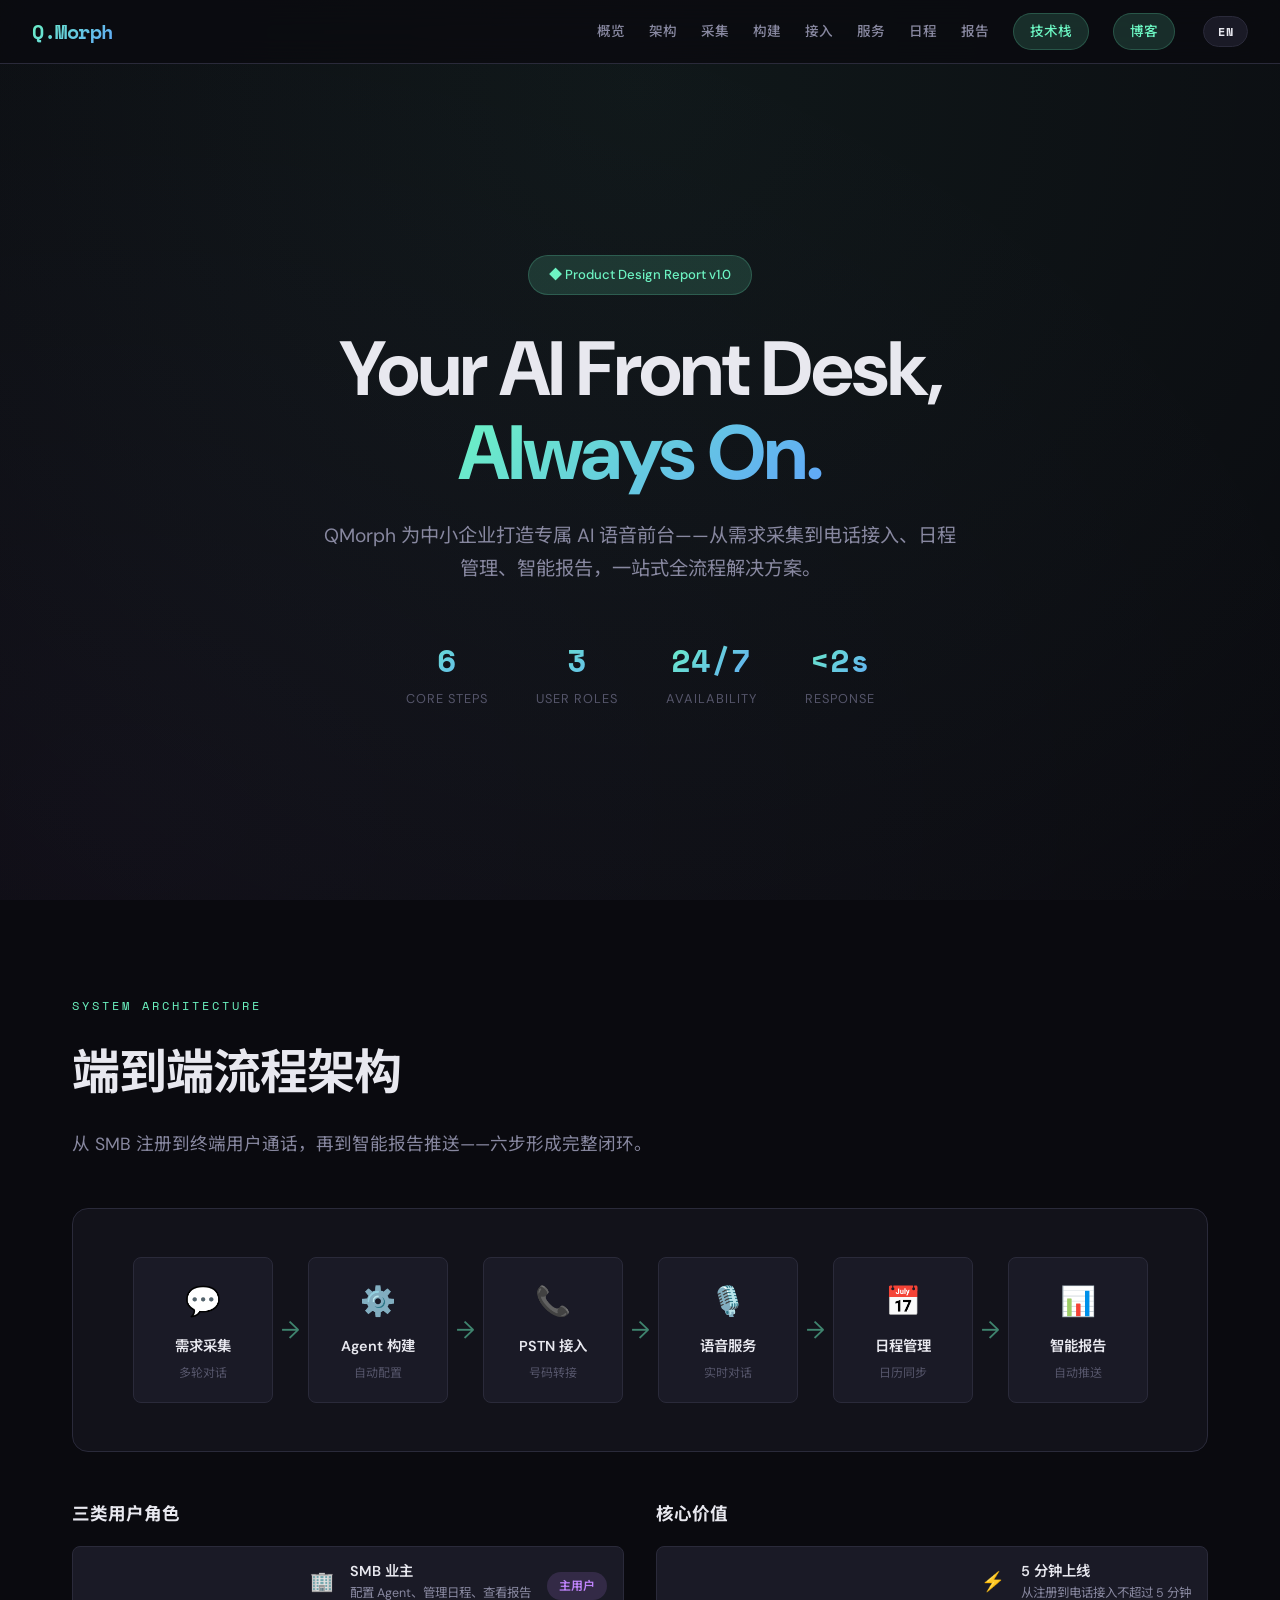
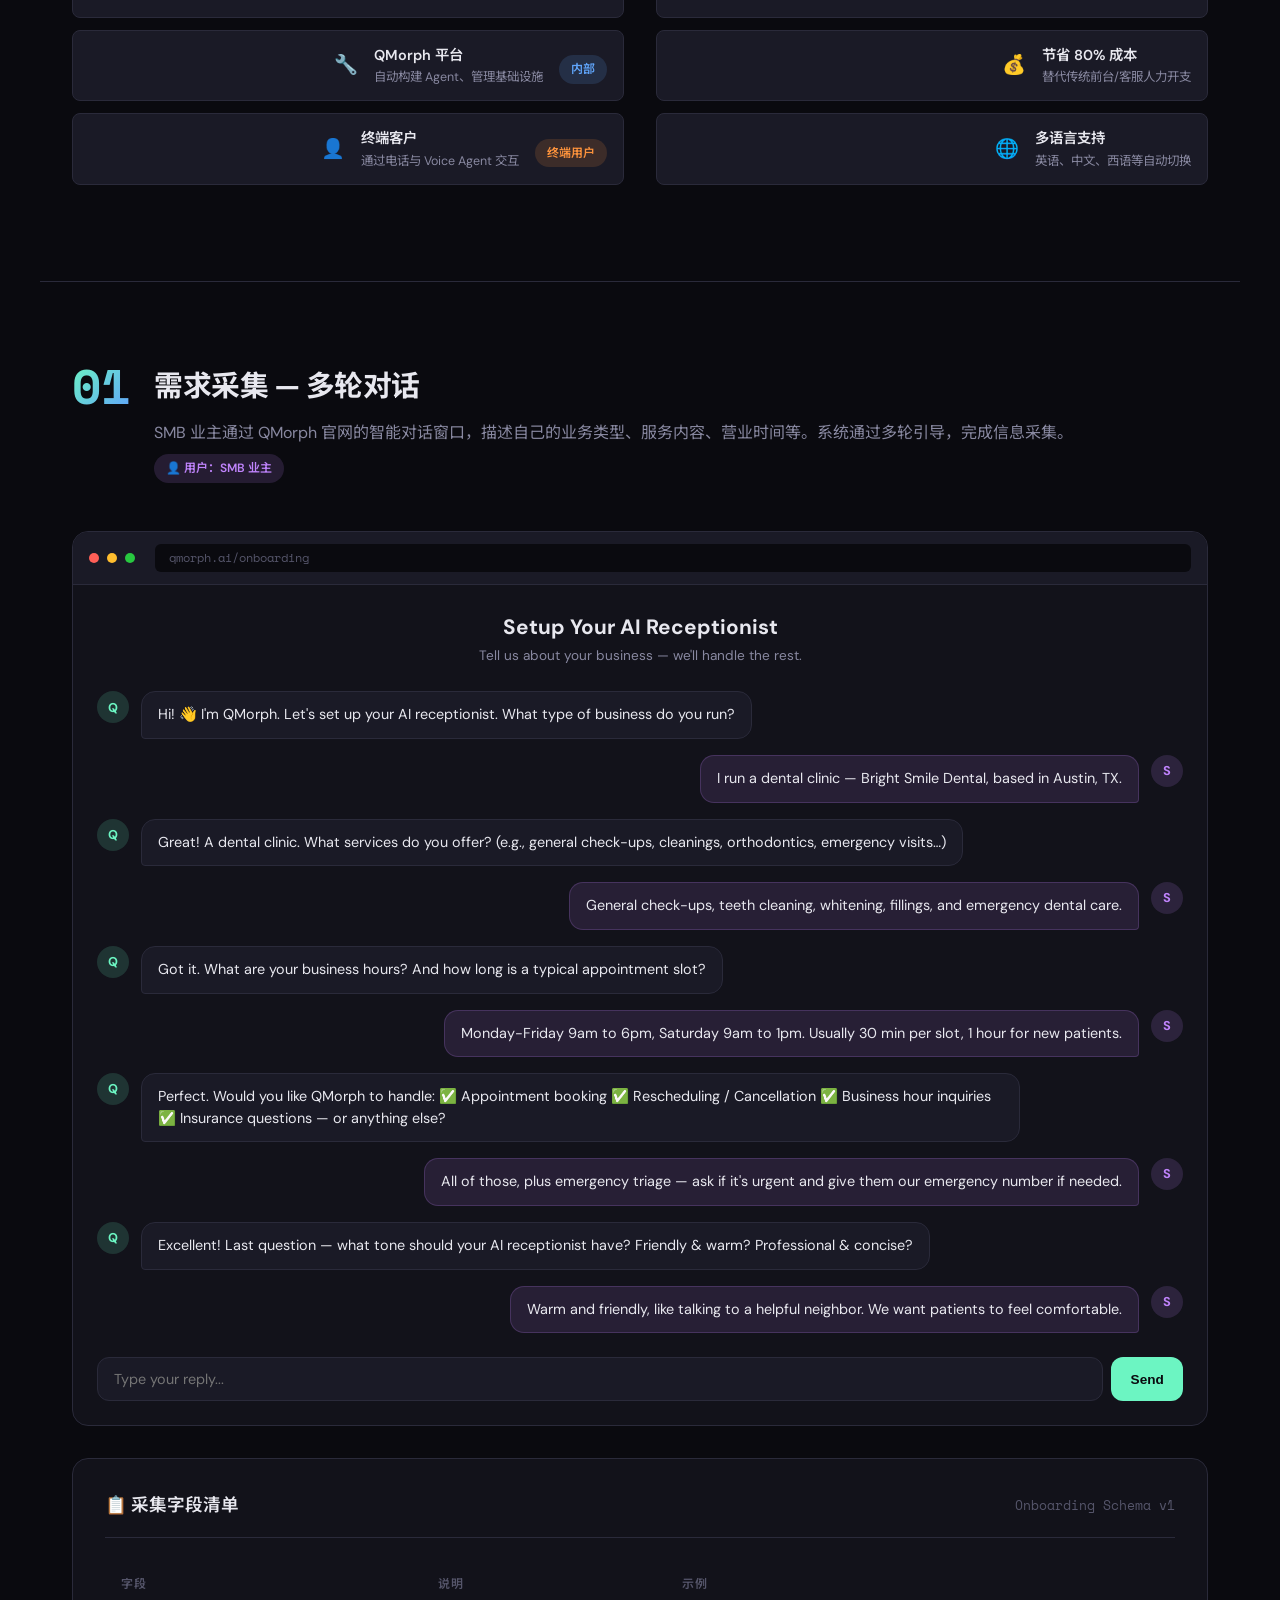
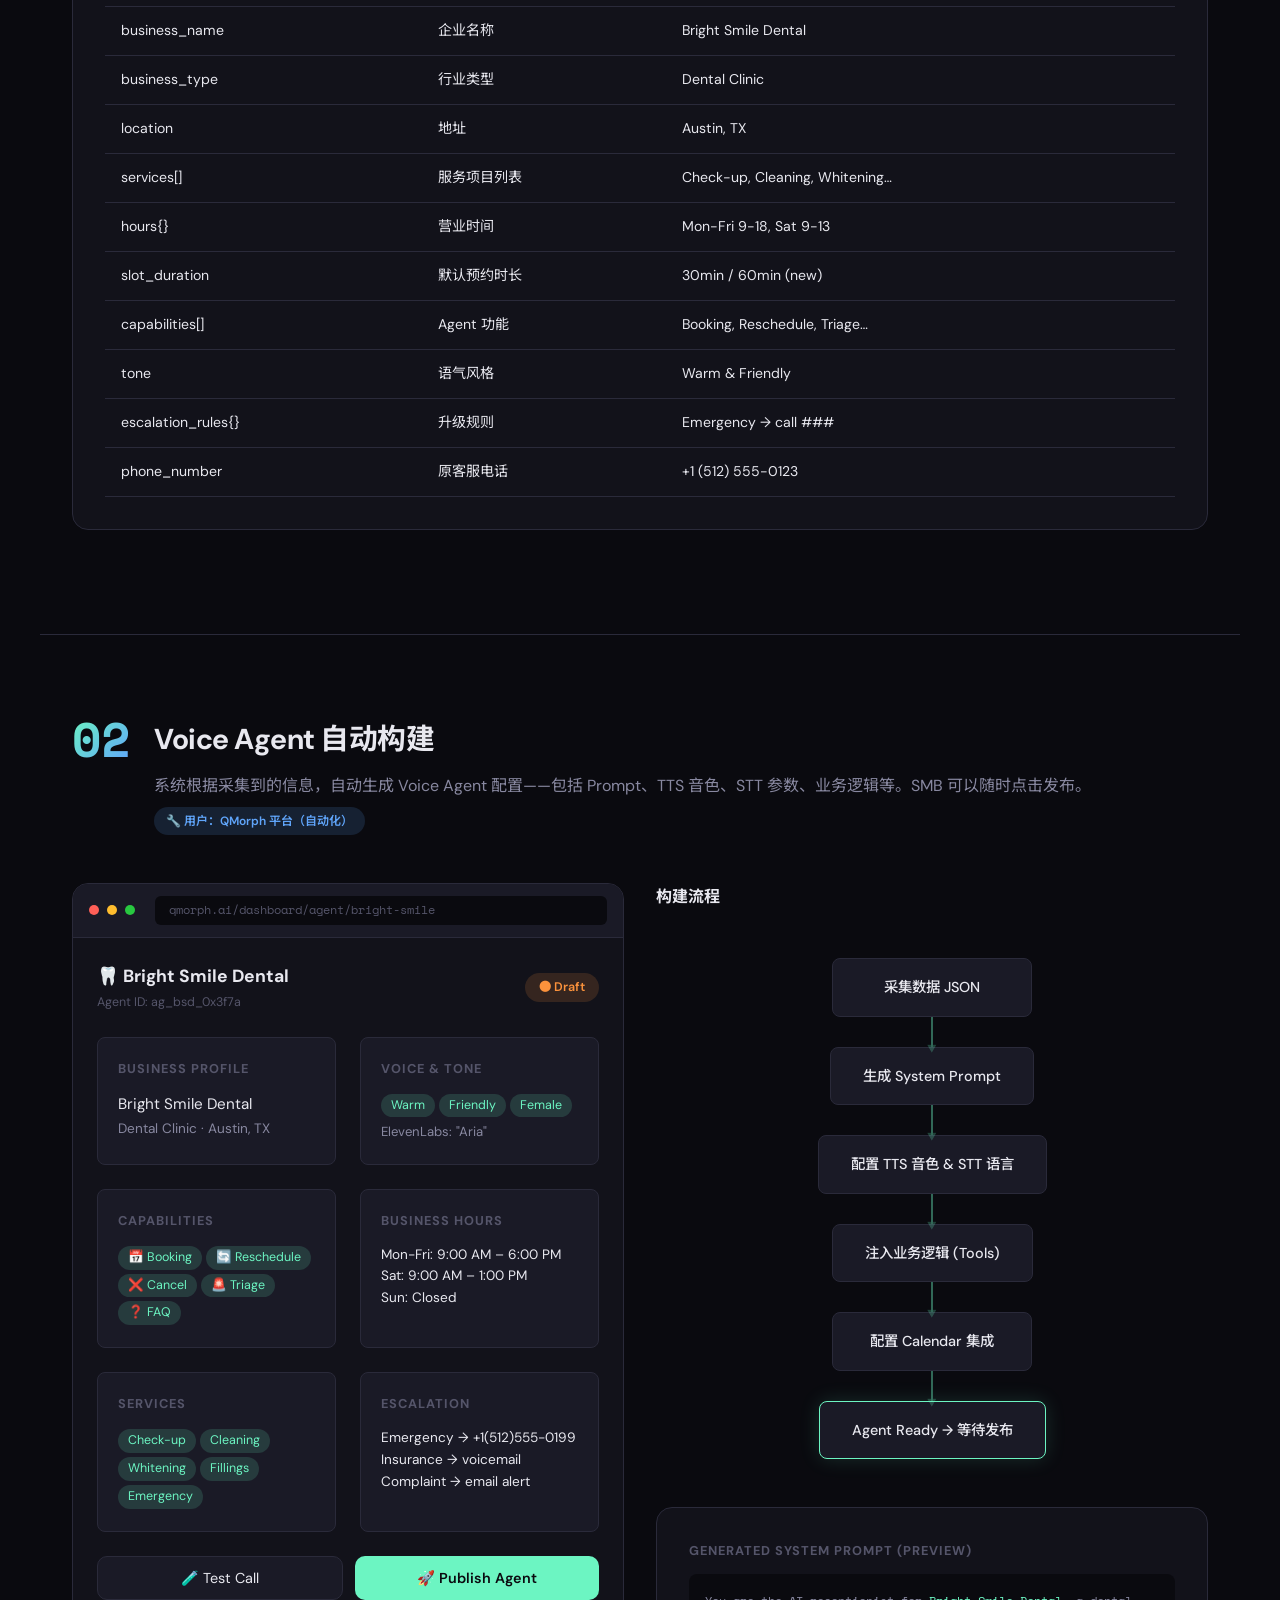
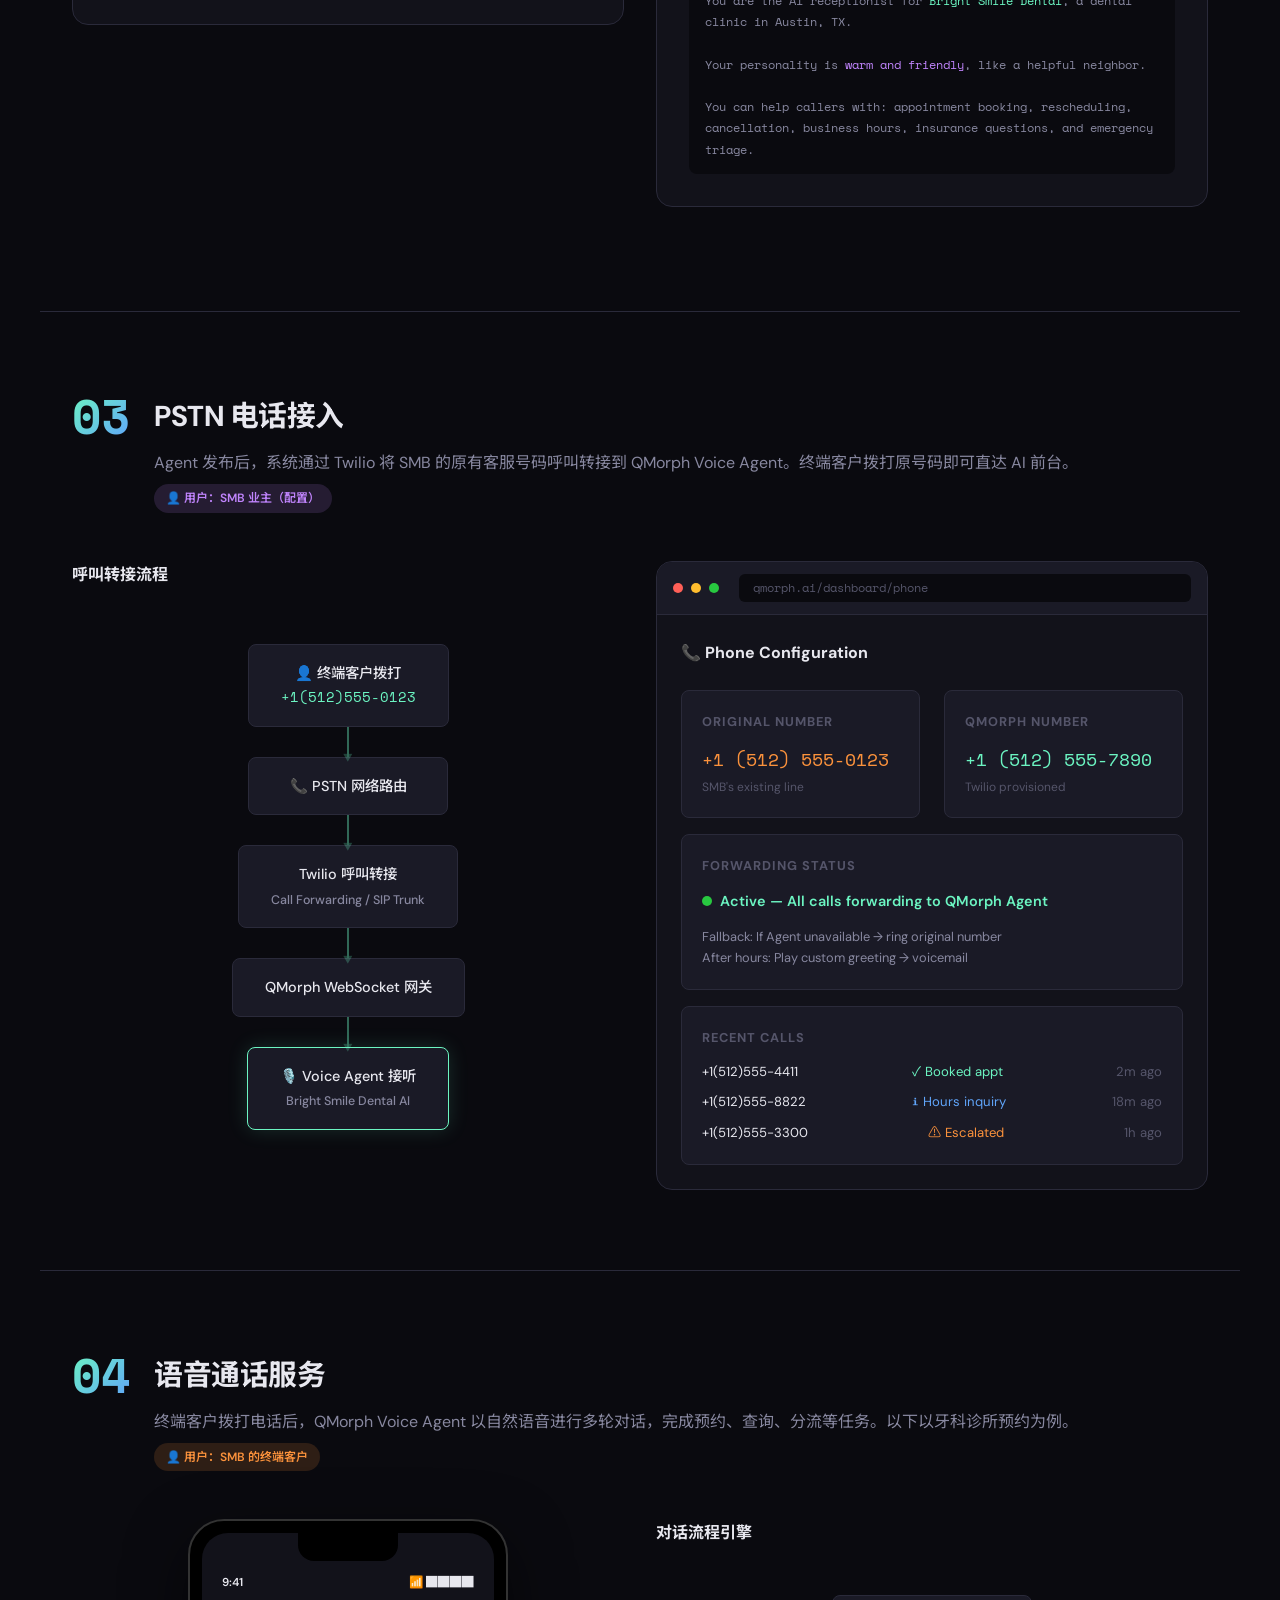
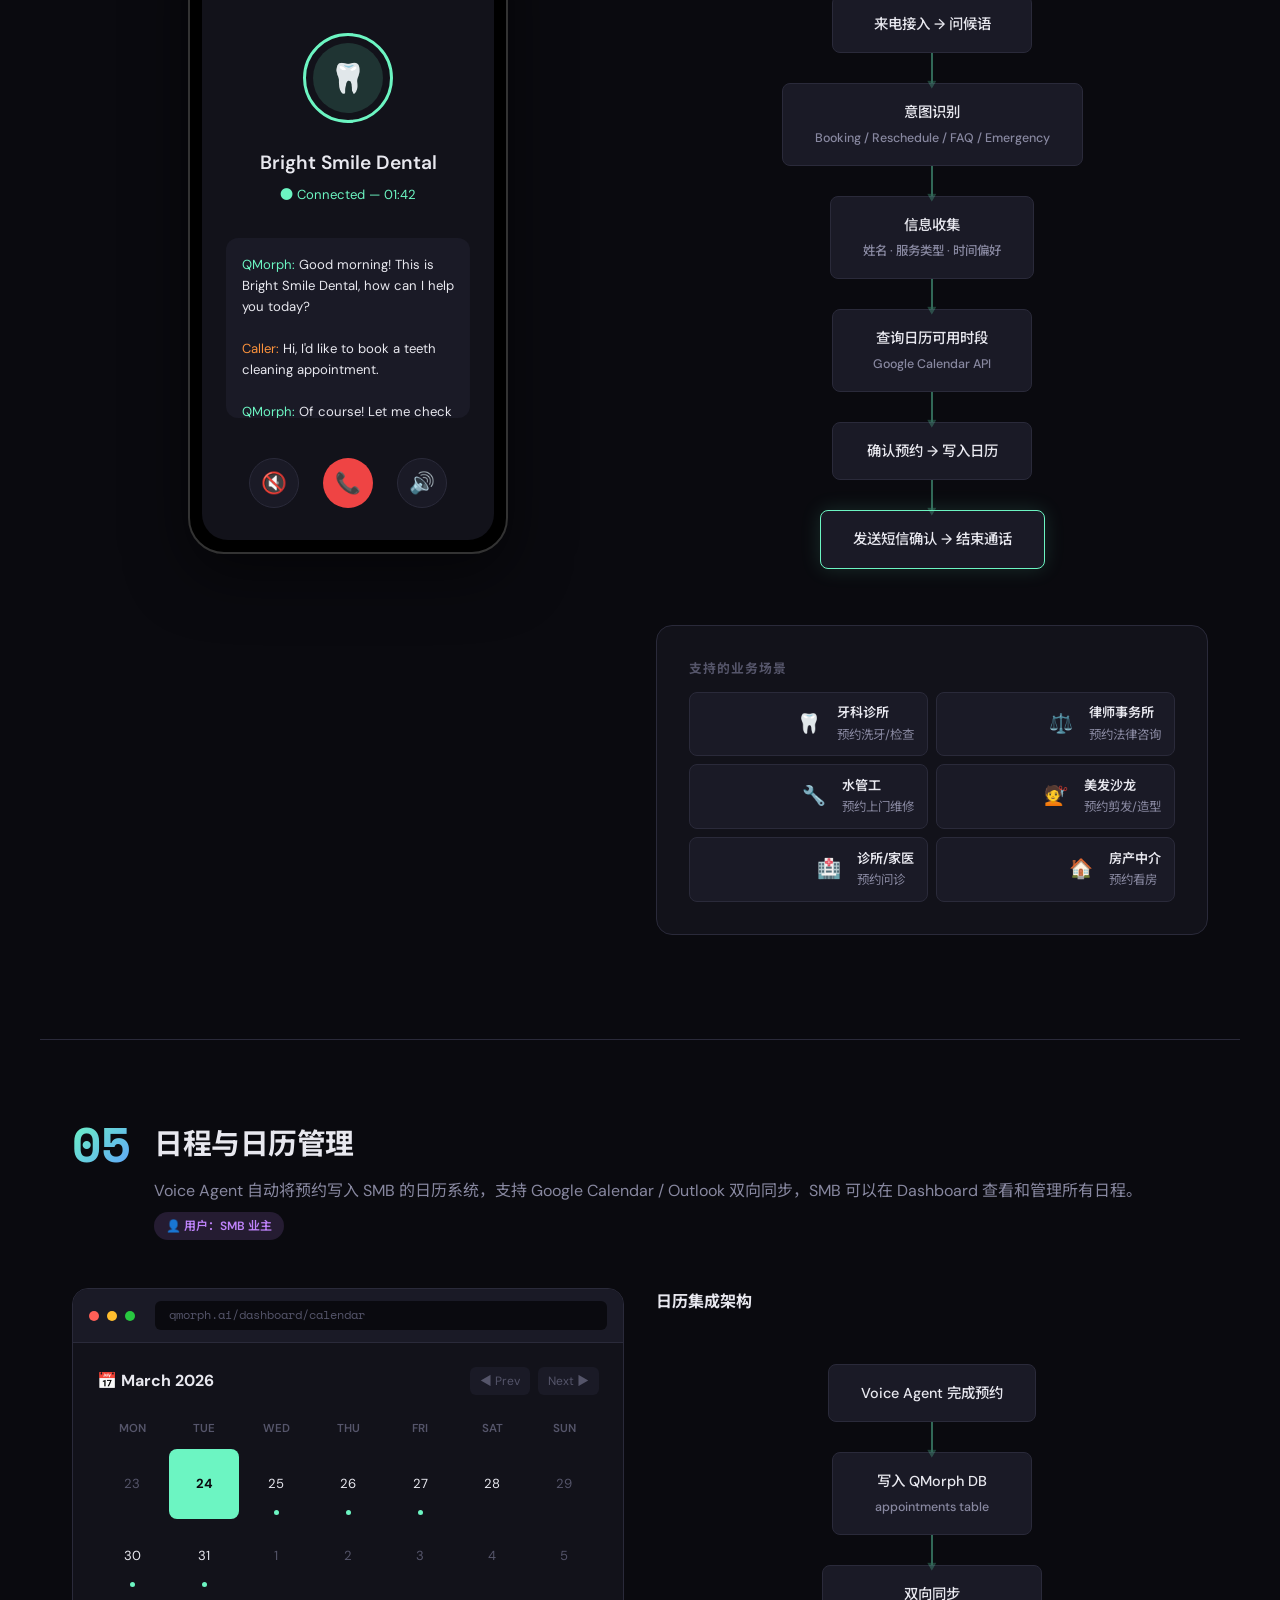
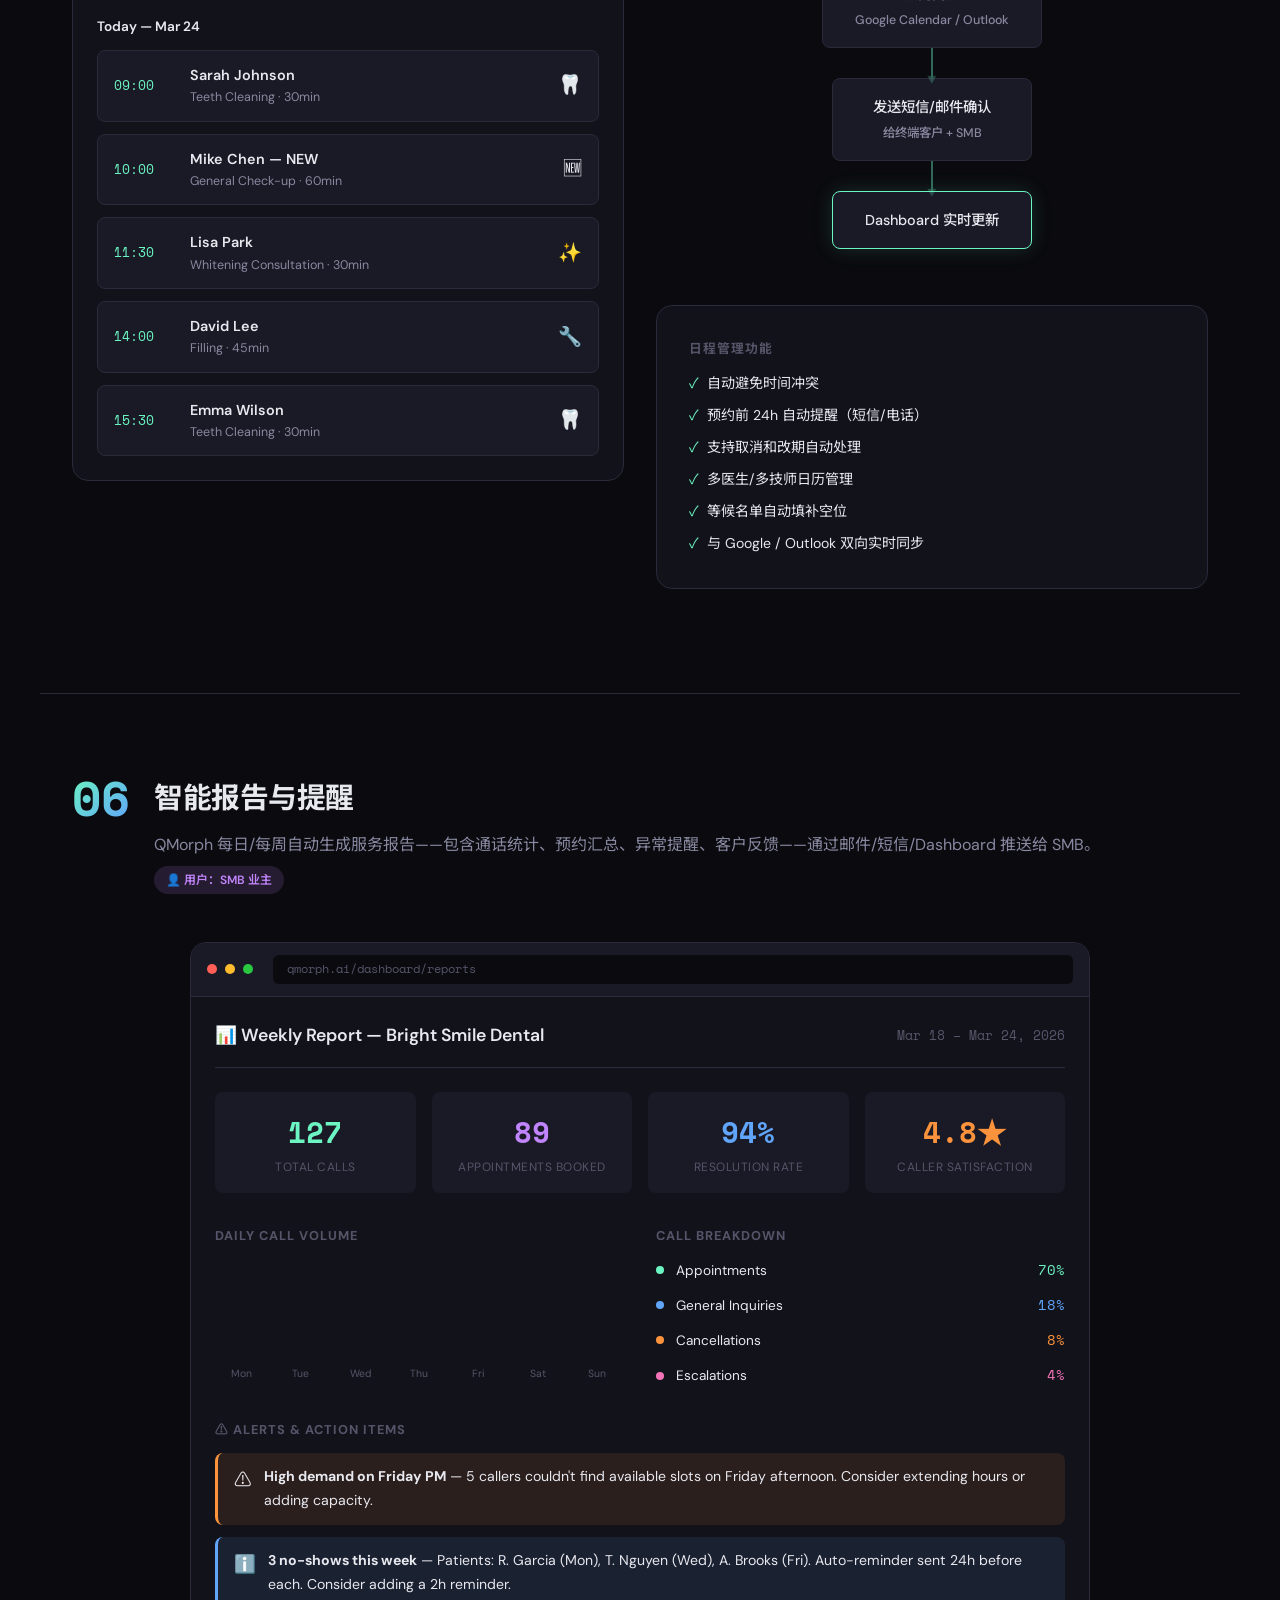
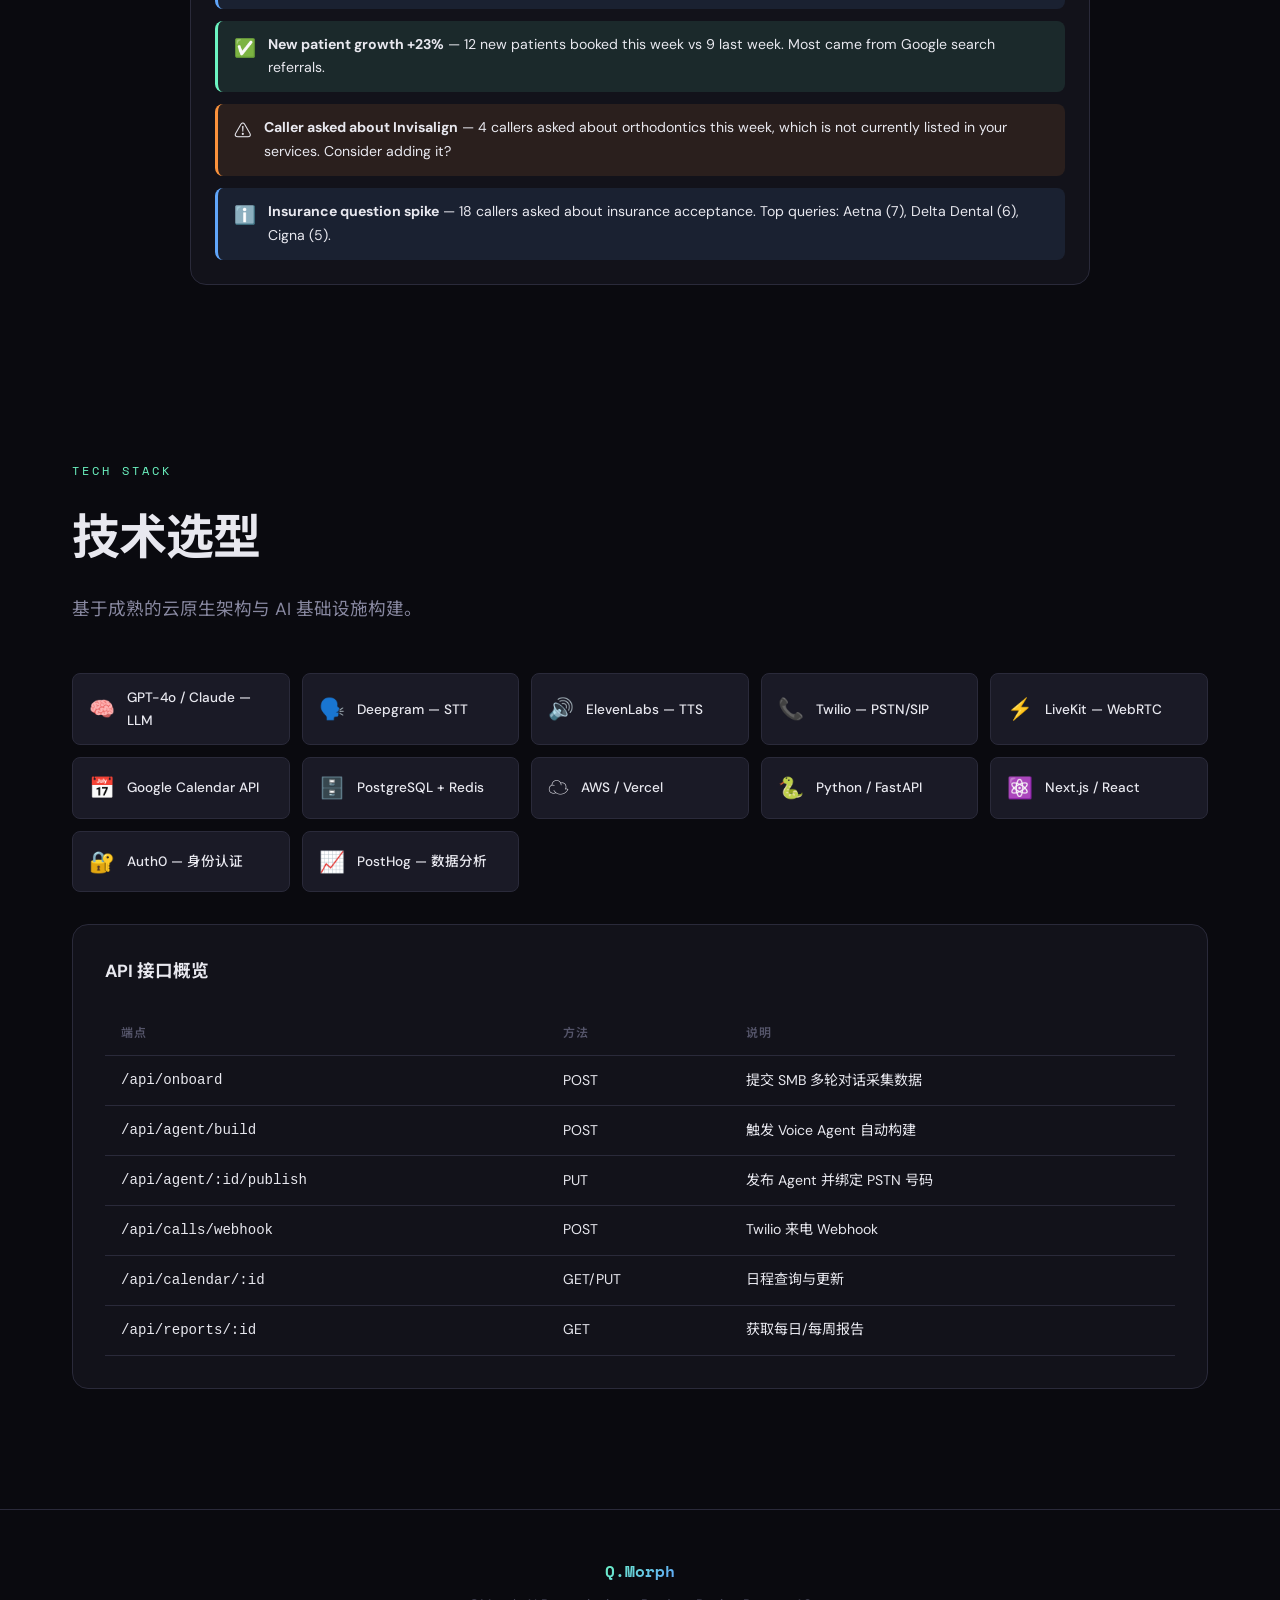
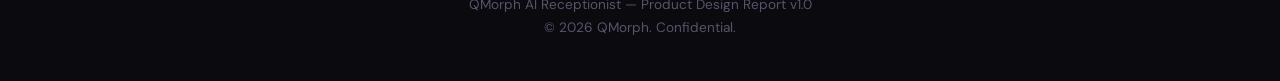
==== index.html @ 9fd6aece "Create QMorph site and blog release Capture the current QMorph product site, documentation, and prec" ====
<!DOCTYPE html>
<html lang="zh-CN">
<head>
  <meta charset="UTF-8">
  <meta name="viewport" content="width=device-width, initial-scale=1.0">
  <title>QMorph — AI Receptionist for SMBs | Product Design</title>
  <link rel="stylesheet" href="styles.css">
</head>
<body>

<nav>
  <div class="logo">Q.Morph</div>
  <div class="nav-links">
    <a href="#overview" data-i18n="nav_overview">概览</a>
    <a href="#architecture" data-i18n="nav_arch">架构</a>
    <a href="#step1" data-i18n="nav_collect">采集</a>
    <a href="#step2" data-i18n="nav_build">构建</a>
    <a href="#step3" data-i18n="nav_connect">接入</a>
    <a href="#step4" data-i18n="nav_serve">服务</a>
    <a href="#step5" data-i18n="nav_cal">日程</a>
    <a href="#step6" data-i18n="nav_report">报告</a>
    <a href="#tech" class="nav-pill" data-i18n="nav_tech">技术栈</a>
    <a href="blogs.html" class="nav-pill" data-i18n="nav_blog">博客</a>
    <button id="lang-toggle" class="lang-btn" onclick="toggleLang()">EN</button>
  </div>
</nav>

<!-- HERO -->
<div class="hero" id="overview">
  <div class="hero-badge">◆ Product Design Report v1.0</div>
  <h1 data-i18n-html="hero_title">Your AI Front Desk,<br><span>Always On.</span></h1>
  <p data-i18n="hero_desc">QMorph 为中小企业打造专属 AI 语音前台——从需求采集到电话接入、日程管理、智能报告，一站式全流程解决方案。</p>
  <div class="hero-stats">
    <div class="stat"><div class="stat-val">6</div><div class="stat-label" data-i18n="stat_steps">Core Steps</div></div>
    <div class="stat"><div class="stat-val">3</div><div class="stat-label" data-i18n="stat_roles">User Roles</div></div>
    <div class="stat"><div class="stat-val">24/7</div><div class="stat-label" data-i18n="stat_avail">Availability</div></div>
    <div class="stat"><div class="stat-val">&lt;2s</div><div class="stat-label" data-i18n="stat_resp">Response</div></div>
  </div>
</div>

<!-- ARCHITECTURE -->
<section id="architecture">
  <div class="section-label">System Architecture</div>
  <div class="section-title" data-i18n="arch_title">端到端流程架构</div>
  <div class="section-desc" data-i18n="arch_desc">从 SMB 注册到终端用户通话，再到智能报告推送——六步形成完整闭环。</div>
  <div class="arch-diagram">
    <div class="arch-flow">
      <div class="arch-node"><div class="node-icon">💬</div><div class="node-title" data-i18n="arch_n1">需求采集</div><div class="node-sub" data-i18n="arch_n1s">多轮对话</div></div>
      <div class="arch-arrow">→</div>
      <div class="arch-node"><div class="node-icon">⚙️</div><div class="node-title" data-i18n="arch_n2">Agent 构建</div><div class="node-sub" data-i18n="arch_n2s">自动配置</div></div>
      <div class="arch-arrow">→</div>
      <div class="arch-node"><div class="node-icon">📞</div><div class="node-title" data-i18n="arch_n3">PSTN 接入</div><div class="node-sub" data-i18n="arch_n3s">号码转接</div></div>
      <div class="arch-arrow">→</div>
      <div class="arch-node"><div class="node-icon">🎙️</div><div class="node-title" data-i18n="arch_n4">语音服务</div><div class="node-sub" data-i18n="arch_n4s">实时对话</div></div>
      <div class="arch-arrow">→</div>
      <div class="arch-node"><div class="node-icon">📅</div><div class="node-title" data-i18n="arch_n5">日程管理</div><div class="node-sub" data-i18n="arch_n5s">日历同步</div></div>
      <div class="arch-arrow">→</div>
      <div class="arch-node"><div class="node-icon">📊</div><div class="node-title" data-i18n="arch_n6">智能报告</div><div class="node-sub" data-i18n="arch_n6s">自动推送</div></div>
    </div>
  </div>

  <div class="two-col" style="margin-top:2rem;">
    <div>
      <h3 style="font-size:1.1rem;margin-bottom:1rem;" data-i18n="arch_roles_title">三类用户角色</h3>
      <div style="display:flex;flex-direction:column;gap:0.75rem;">
        <div class="agenda-item"><div class="agenda-type">🏢</div><div class="agenda-info"><h5 data-i18n="role_sme">SMB 业主</h5><p data-i18n="role_sme_d">配置 Agent、管理日程、查看报告</p></div><span class="user-badge user-sme" data-i18n="role_sme_badge">主用户</span></div>
        <div class="agenda-item"><div class="agenda-type">🔧</div><div class="agenda-info"><h5 data-i18n="role_platform">QMorph 平台</h5><p data-i18n="role_platform_d">自动构建 Agent、管理基础设施</p></div><span class="user-badge user-internal" data-i18n="role_platform_badge">内部</span></div>
        <div class="agenda-item"><div class="agenda-type">👤</div><div class="agenda-info"><h5 data-i18n="role_end">终端客户</h5><p data-i18n="role_end_d">通过电话与 Voice Agent 交互</p></div><span class="user-badge user-end" data-i18n="role_end_badge">终端用户</span></div>
      </div>
    </div>
    <div>
      <h3 style="font-size:1.1rem;margin-bottom:1rem;" data-i18n="arch_value_title">核心价值</h3>
      <div style="display:flex;flex-direction:column;gap:0.75rem;">
        <div class="agenda-item"><div class="agenda-type">⚡</div><div class="agenda-info"><h5 data-i18n="val_5min">5 分钟上线</h5><p data-i18n="val_5min_d">从注册到电话接入不超过 5 分钟</p></div></div>
        <div class="agenda-item"><div class="agenda-type">💰</div><div class="agenda-info"><h5 data-i18n="val_cost">节省 80% 成本</h5><p data-i18n="val_cost_d">替代传统前台/客服人力开支</p></div></div>
        <div class="agenda-item"><div class="agenda-type">🌐</div><div class="agenda-info"><h5 data-i18n="val_lang">多语言支持</h5><p data-i18n="val_lang_d">英语、中文、西语等自动切换</p></div></div>
      </div>
    </div>
  </div>
</section>

<!-- PLACEHOLDER FOR STEPS -->
<!-- STEP 1 -->
<div class="step-section" id="step1">
  <div class="step-header">
    <div class="step-num">01</div>
    <div>
      <h2 data-i18n="s1_title">需求采集 — 多轮对话</h2>
      <p data-i18n="s1_desc">SMB 业主通过 QMorph 官网的智能对话窗口，描述自己的业务类型、服务内容、营业时间等。系统通过多轮引导，完成信息采集。</p>
      <div class="user-badge user-sme" data-i18n="s1_user">👤 用户：SMB 业主</div>
    </div>
  </div>

  <div class="mock-ui">
    <div class="mock-titlebar">
      <div class="mock-dot"></div><div class="mock-dot"></div><div class="mock-dot"></div>
      <div class="mock-url">qmorph.ai/onboarding</div>
    </div>
    <div class="mock-body">
      <div style="text-align:center;margin-bottom:1.5rem;">
        <div style="font-size:1.3rem;font-weight:700;">Setup Your AI Receptionist</div>
        <div style="font-size:0.85rem;color:var(--text-dim);">Tell us about your business — we'll handle the rest.</div>
      </div>
      <div class="chat-container">
        <div class="chat-messages">
          <div class="chat-msg bot"><div class="chat-avatar">Q</div><div class="chat-bubble">Hi! 👋 I'm QMorph. Let's set up your AI receptionist. What type of business do you run?</div></div>
          <div class="chat-msg user"><div class="chat-avatar">S</div><div class="chat-bubble">I run a dental clinic — Bright Smile Dental, based in Austin, TX.</div></div>
          <div class="chat-msg bot"><div class="chat-avatar">Q</div><div class="chat-bubble">Great! A dental clinic. What services do you offer? (e.g., general check-ups, cleanings, orthodontics, emergency visits…)</div></div>
          <div class="chat-msg user"><div class="chat-avatar">S</div><div class="chat-bubble">General check-ups, teeth cleaning, whitening, fillings, and emergency dental care.</div></div>
          <div class="chat-msg bot"><div class="chat-avatar">Q</div><div class="chat-bubble">Got it. What are your business hours? And how long is a typical appointment slot?</div></div>
          <div class="chat-msg user"><div class="chat-avatar">S</div><div class="chat-bubble">Monday-Friday 9am to 6pm, Saturday 9am to 1pm. Usually 30 min per slot, 1 hour for new patients.</div></div>
          <div class="chat-msg bot"><div class="chat-avatar">Q</div><div class="chat-bubble">Perfect. Would you like QMorph to handle: ✅ Appointment booking ✅ Rescheduling / Cancellation ✅ Business hour inquiries ✅ Insurance questions — or anything else?</div></div>
          <div class="chat-msg user"><div class="chat-avatar">S</div><div class="chat-bubble">All of those, plus emergency triage — ask if it's urgent and give them our emergency number if needed.</div></div>
          <div class="chat-msg bot"><div class="chat-avatar">Q</div><div class="chat-bubble">Excellent! Last question — what tone should your AI receptionist have? Friendly & warm? Professional & concise?</div></div>
          <div class="chat-msg user"><div class="chat-avatar">S</div><div class="chat-bubble">Warm and friendly, like talking to a helpful neighbor. We want patients to feel comfortable.</div></div>
        </div>
        <div class="chat-input-row">
          <input class="chat-input" placeholder="Type your reply..." disabled>
          <button class="chat-send">Send</button>
        </div>
      </div>
    </div>
  </div>

  <div class="report-card" style="margin-top:2rem;">
    <div class="report-header">
      <h3 data-i18n="s1_schema_title">📋 采集字段清单</h3>
      <span class="report-date">Onboarding Schema v1</span>
    </div>
    <table class="spec-table">
      <thead><tr><th data-i18n="th_field">字段</th><th data-i18n="th_desc">说明</th><th data-i18n="th_example">示例</th></tr></thead>
      <tbody>
        <tr><td>business_name</td><td data-i18n="f_bname">企业名称</td><td>Bright Smile Dental</td></tr>
        <tr><td>business_type</td><td data-i18n="f_btype">行业类型</td><td>Dental Clinic</td></tr>
        <tr><td>location</td><td data-i18n="f_loc">地址</td><td>Austin, TX</td></tr>
        <tr><td>services[]</td><td data-i18n="f_svc">服务项目列表</td><td>Check-up, Cleaning, Whitening…</td></tr>
        <tr><td>hours{}</td><td data-i18n="f_hours">营业时间</td><td>Mon-Fri 9-18, Sat 9-13</td></tr>
        <tr><td>slot_duration</td><td data-i18n="f_slot">默认预约时长</td><td>30min / 60min (new)</td></tr>
        <tr><td>capabilities[]</td><td data-i18n="f_caps">Agent 功能</td><td>Booking, Reschedule, Triage…</td></tr>
        <tr><td>tone</td><td data-i18n="f_tone">语气风格</td><td>Warm & Friendly</td></tr>
        <tr><td>escalation_rules{}</td><td data-i18n="f_esc">升级规则</td><td>Emergency → call ###</td></tr>
        <tr><td>phone_number</td><td data-i18n="f_phone">原客服电话</td><td>+1 (512) 555-0123</td></tr>
      </tbody>
    </table>
  </div>
</div>

<!-- STEP 2 -->
<div class="step-section" id="step2">
  <div class="step-header">
    <div class="step-num">02</div>
    <div>
      <h2 data-i18n="s2_title">Voice Agent 自动构建</h2>
      <p data-i18n="s2_desc">系统根据采集到的信息，自动生成 Voice Agent 配置——包括 Prompt、TTS 音色、STT 参数、业务逻辑等。SMB 可以随时点击发布。</p>
      <div class="user-badge user-internal" data-i18n="s2_user">🔧 用户：QMorph 平台（自动化）</div>
    </div>
  </div>

  <div class="two-col">
    <div>
      <div class="mock-ui">
        <div class="mock-titlebar">
          <div class="mock-dot"></div><div class="mock-dot"></div><div class="mock-dot"></div>
          <div class="mock-url">qmorph.ai/dashboard/agent/bright-smile</div>
        </div>
        <div class="mock-body">
          <div style="display:flex;justify-content:space-between;align-items:center;margin-bottom:1.5rem;">
            <div>
              <div style="font-size:1.1rem;font-weight:700;">🦷 Bright Smile Dental</div>
              <div style="font-size:0.78rem;color:var(--text-muted);">Agent ID: ag_bsd_0x3f7a</div>
            </div>
            <div style="background:rgba(251,146,60,0.15);color:var(--accent4);padding:4px 14px;border-radius:20px;font-size:0.78rem;font-weight:600;">● Draft</div>
          </div>
          <div class="config-grid">
            <div class="config-card"><h4>Business Profile</h4><div class="config-val">Bright Smile Dental<br><span style="color:var(--text-dim);font-size:0.85rem;">Dental Clinic · Austin, TX</span></div></div>
            <div class="config-card"><h4>Voice & Tone</h4><div class="config-val"><span class="config-tag">Warm</span><span class="config-tag">Friendly</span><span class="config-tag">Female</span><br><span style="color:var(--text-dim);font-size:0.82rem;">ElevenLabs: "Aria"</span></div></div>
            <div class="config-card"><h4>Capabilities</h4><div class="config-val"><span class="config-tag">📅 Booking</span><span class="config-tag">🔄 Reschedule</span><span class="config-tag">❌ Cancel</span><span class="config-tag">🚨 Triage</span><span class="config-tag">❓ FAQ</span></div></div>
            <div class="config-card"><h4>Business Hours</h4><div class="config-val" style="font-size:0.85rem;">Mon-Fri: 9:00 AM – 6:00 PM<br>Sat: 9:00 AM – 1:00 PM<br>Sun: Closed</div></div>
            <div class="config-card"><h4>Services</h4><div class="config-val"><span class="config-tag">Check-up</span><span class="config-tag">Cleaning</span><span class="config-tag">Whitening</span><span class="config-tag">Fillings</span><span class="config-tag">Emergency</span></div></div>
            <div class="config-card"><h4>Escalation</h4><div class="config-val" style="font-size:0.85rem;">Emergency → +1(512)555-0199<br>Insurance → voicemail<br>Complaint → email alert</div></div>
          </div>
          <div style="margin-top:1.5rem;display:flex;gap:0.75rem;">
            <button style="flex:1;padding:0.75rem;background:var(--bg-elevated);border:1px solid var(--border);border-radius:10px;color:var(--text);font-family:var(--font);font-size:0.9rem;cursor:pointer;">🧪 Test Call</button>
            <button style="flex:1;padding:0.75rem;background:var(--accent);border:none;border-radius:10px;color:var(--bg);font-family:var(--font);font-weight:600;font-size:0.9rem;cursor:pointer;">🚀 Publish Agent</button>
          </div>
        </div>
      </div>
    </div>
    <div>
      <h3 style="font-size:1rem;margin-bottom:1rem;" data-i18n="s2_flow_title">构建流程</h3>
      <div class="flow-container">
        <div class="flow-node" data-i18n="s2_f1">采集数据 JSON</div>
        <div class="flow-arrow-down"></div>
        <div class="flow-node" data-i18n="s2_f2">生成 System Prompt</div>
        <div class="flow-arrow-down"></div>
        <div class="flow-node" data-i18n="s2_f3">配置 TTS 音色 & STT 语言</div>
        <div class="flow-arrow-down"></div>
        <div class="flow-node" data-i18n="s2_f4">注入业务逻辑 (Tools)</div>
        <div class="flow-arrow-down"></div>
        <div class="flow-node" data-i18n="s2_f5">配置 Calendar 集成</div>
        <div class="flow-arrow-down"></div>
        <div class="flow-node highlight" data-i18n="s2_f6">Agent Ready → 等待发布</div>
      </div>

      <div class="report-card" style="margin-top:1rem;">
        <h4 style="font-size:0.8rem;text-transform:uppercase;letter-spacing:1px;color:var(--text-muted);margin-bottom:0.75rem;">Generated System Prompt (preview)</h4>
        <div style="background:var(--bg);border-radius:8px;padding:1rem;font-family:var(--mono);font-size:0.78rem;line-height:1.7;color:var(--text-dim);max-height:200px;overflow-y:auto;">
You are the AI receptionist for <span style="color:var(--accent);">Bright Smile Dental</span>, a dental clinic in Austin, TX.<br><br>
Your personality is <span style="color:var(--accent2);">warm and friendly</span>, like a helpful neighbor.<br><br>
You can help callers with: appointment booking, rescheduling, cancellation, business hours, insurance questions, and emergency triage.<br><br>
Business hours: Mon-Fri 9AM-6PM, Sat 9AM-1PM.<br>
Default appointment: 30min. New patient: 60min.<br><br>
If the caller has a dental emergency, ask about severity. If urgent, provide the emergency line: +1(512)555-0199.
        </div>
      </div>
    </div>
  </div>
</div>

<!-- STEP 3 -->
<div class="step-section" id="step3">
  <div class="step-header">
    <div class="step-num">03</div>
    <div>
      <h2 data-i18n="s3_title">PSTN 电话接入</h2>
      <p data-i18n="s3_desc">Agent 发布后，系统通过 Twilio 将 SMB 的原有客服号码呼叫转接到 QMorph Voice Agent。终端客户拨打原号码即可直达 AI 前台。</p>
      <div class="user-badge user-sme" data-i18n="s3_user">👤 用户：SMB 业主（配置）</div>
    </div>
  </div>

  <div class="two-col">
    <div>
      <h3 style="font-size:1rem;margin-bottom:1.5rem;" data-i18n="s3_flow_title">呼叫转接流程</h3>
      <div class="flow-container">
        <div class="flow-node" data-i18n-html="s3_f1">👤 终端客户拨打<br><span style="font-family:var(--mono);color:var(--accent);font-size:0.85rem;">+1(512)555-0123</span></div>
        <div class="flow-arrow-down"></div>
        <div class="flow-node" data-i18n="s3_f2">📞 PSTN 网络路由</div>
        <div class="flow-arrow-down"></div>
        <div class="flow-node" data-i18n-html="s3_f3">Twilio 呼叫转接<br><span style="font-size:0.78rem;color:var(--text-dim);">Call Forwarding / SIP Trunk</span></div>
        <div class="flow-arrow-down"></div>
        <div class="flow-node" data-i18n="s3_f4">QMorph WebSocket 网关</div>
        <div class="flow-arrow-down"></div>
        <div class="flow-node highlight" data-i18n-html="s3_f5">🎙️ Voice Agent 接听<br><span style="font-size:0.78rem;color:var(--text-dim);">Bright Smile Dental AI</span></div>
      </div>
    </div>
    <div>
      <div class="mock-ui">
        <div class="mock-titlebar">
          <div class="mock-dot"></div><div class="mock-dot"></div><div class="mock-dot"></div>
          <div class="mock-url">qmorph.ai/dashboard/phone</div>
        </div>
        <div class="mock-body">
          <div style="font-size:1rem;font-weight:700;margin-bottom:1.5rem;">📞 Phone Configuration</div>
          <div class="config-grid">
            <div class="config-card">
              <h4>Original Number</h4>
              <div class="config-val" style="font-family:var(--mono);font-size:1.1rem;color:var(--accent4);">+1 (512) 555-0123</div>
              <div style="font-size:0.75rem;color:var(--text-muted);margin-top:4px;">SMB's existing line</div>
            </div>
            <div class="config-card">
              <h4>QMorph Number</h4>
              <div class="config-val" style="font-family:var(--mono);font-size:1.1rem;color:var(--accent);">+1 (512) 555-7890</div>
              <div style="font-size:0.75rem;color:var(--text-muted);margin-top:4px;">Twilio provisioned</div>
            </div>
          </div>
          <div class="config-card" style="margin-top:1rem;">
            <h4>Forwarding Status</h4>
            <div style="display:flex;align-items:center;gap:8px;margin-top:0.5rem;">
              <div style="width:10px;height:10px;border-radius:50%;background:#28c840;"></div>
              <span style="color:var(--accent);font-weight:600;font-size:0.9rem;">Active — All calls forwarding to QMorph Agent</span>
            </div>
            <div style="font-size:0.8rem;color:var(--text-dim);margin-top:0.75rem;">
              Fallback: If Agent unavailable → ring original number<br>
              After hours: Play custom greeting → voicemail
            </div>
          </div>
          <div class="config-card" style="margin-top:1rem;">
            <h4>Recent Calls</h4>
            <div style="display:flex;flex-direction:column;gap:0.5rem;margin-top:0.5rem;font-size:0.82rem;">
              <div style="display:flex;justify-content:space-between;"><span>+1(512)555-4411</span><span style="color:var(--accent);">✓ Booked appt</span><span style="color:var(--text-muted);">2m ago</span></div>
              <div style="display:flex;justify-content:space-between;"><span>+1(512)555-8822</span><span style="color:var(--accent3);">ℹ Hours inquiry</span><span style="color:var(--text-muted);">18m ago</span></div>
              <div style="display:flex;justify-content:space-between;"><span>+1(512)555-3300</span><span style="color:var(--accent4);">⚠ Escalated</span><span style="color:var(--text-muted);">1h ago</span></div>
            </div>
          </div>
        </div>
      </div>
    </div>
  </div>
</div>

<!-- STEP 4 -->
<div class="step-section" id="step4">
  <div class="step-header">
    <div class="step-num">04</div>
    <div>
      <h2 data-i18n="s4_title">语音通话服务</h2>
      <p data-i18n="s4_desc">终端客户拨打电话后，QMorph Voice Agent 以自然语音进行多轮对话，完成预约、查询、分流等任务。以下以牙科诊所预约为例。</p>
      <div class="user-badge user-end" data-i18n="s4_user">👤 用户：SMB 的终端客户</div>
    </div>
  </div>

  <div class="two-col">
    <div style="display:flex;justify-content:center;">
      <div class="phone-frame">
        <div class="phone-screen">
          <div class="phone-notch"></div>
          <div class="phone-status">
            <span>9:41</span>
            <span>📶 ████</span>
          </div>
          <div class="call-screen">
            <div class="call-avatar-ring">
              <div class="call-avatar-inner">🦷</div>
            </div>
            <div class="call-name">Bright Smile Dental</div>
            <div class="call-status">● Connected — 01:42</div>
            <div class="call-transcript">
              <p><span class="t-agent">QMorph:</span> Good morning! This is Bright Smile Dental, how can I help you today?</p><br>
              <p><span class="t-user">Caller:</span> Hi, I'd like to book a teeth cleaning appointment.</p><br>
              <p><span class="t-agent">QMorph:</span> Of course! Let me check our availability. Are you an existing patient with us?</p><br>
              <p><span class="t-user">Caller:</span> Yes, my name is Sarah Johnson.</p><br>
              <p><span class="t-agent">QMorph:</span> Welcome back, Sarah! I can see your file. We have openings this Thursday at 10 AM and 2:30 PM, or Friday at 11 AM. Which works best for you?</p><br>
              <p><span class="t-user">Caller:</span> Thursday 2:30 PM works great.</p><br>
              <p><span class="t-agent">QMorph:</span> You're all set! Thursday, March 26 at 2:30 PM for a teeth cleaning with Dr. Chen. You'll receive a confirmation text shortly. Anything else I can help with?</p>
            </div>
            <div class="call-actions">
              <button class="call-btn call-btn-mute">🔇</button>
              <button class="call-btn call-btn-end">📞</button>
              <button class="call-btn call-btn-mute">🔊</button>
            </div>
          </div>
        </div>
      </div>
    </div>
    <div>
      <h3 style="font-size:1rem;margin-bottom:1rem;" data-i18n="s4_flow_title">对话流程引擎</h3>
      <div class="flow-container">
        <div class="flow-node" data-i18n="s4_f1">来电接入 → 问候语</div>
        <div class="flow-arrow-down"></div>
        <div class="flow-node" data-i18n-html="s4_f2">意图识别<br><span style="font-size:0.78rem;color:var(--text-dim);">Booking / Reschedule / FAQ / Emergency</span></div>
        <div class="flow-arrow-down"></div>
        <div class="flow-node" data-i18n-html="s4_f3">信息收集<br><span style="font-size:0.78rem;color:var(--text-dim);">姓名 · 服务类型 · 时间偏好</span></div>
        <div class="flow-arrow-down"></div>
        <div class="flow-node" data-i18n-html="s4_f4">查询日历可用时段<br><span style="font-size:0.78rem;color:var(--text-dim);">Google Calendar API</span></div>
        <div class="flow-arrow-down"></div>
        <div class="flow-node" data-i18n="s4_f5">确认预约 → 写入日历</div>
        <div class="flow-arrow-down"></div>
        <div class="flow-node highlight" data-i18n="s4_f6">发送短信确认 → 结束通话</div>
      </div>

      <div class="report-card" style="margin-top:1.5rem;">
        <h4 style="font-size:0.8rem;text-transform:uppercase;letter-spacing:1px;color:var(--text-muted);margin-bottom:0.75rem;" data-i18n="s4_scenarios">支持的业务场景</h4>
        <div style="display:grid;grid-template-columns:1fr 1fr;gap:0.5rem;">
          <div class="agenda-item" style="padding:0.6rem 0.8rem;"><div class="agenda-type">🦷</div><div class="agenda-info"><h5 style="font-size:0.82rem;" data-i18n="biz_dental">牙科诊所</h5><p data-i18n="biz_dental_d">预约洗牙/检查</p></div></div>
          <div class="agenda-item" style="padding:0.6rem 0.8rem;"><div class="agenda-type">⚖️</div><div class="agenda-info"><h5 style="font-size:0.82rem;" data-i18n="biz_law">律师事务所</h5><p data-i18n="biz_law_d">预约法律咨询</p></div></div>
          <div class="agenda-item" style="padding:0.6rem 0.8rem;"><div class="agenda-type">🔧</div><div class="agenda-info"><h5 style="font-size:0.82rem;" data-i18n="biz_plumb">水管工</h5><p data-i18n="biz_plumb_d">预约上门维修</p></div></div>
          <div class="agenda-item" style="padding:0.6rem 0.8rem;"><div class="agenda-type">💇</div><div class="agenda-info"><h5 style="font-size:0.82rem;" data-i18n="biz_hair">美发沙龙</h5><p data-i18n="biz_hair_d">预约剪发/造型</p></div></div>
          <div class="agenda-item" style="padding:0.6rem 0.8rem;"><div class="agenda-type">🏥</div><div class="agenda-info"><h5 style="font-size:0.82rem;" data-i18n="biz_clinic">诊所/家医</h5><p data-i18n="biz_clinic_d">预约问诊</p></div></div>
          <div class="agenda-item" style="padding:0.6rem 0.8rem;"><div class="agenda-type">🏠</div><div class="agenda-info"><h5 style="font-size:0.82rem;" data-i18n="biz_realty">房产中介</h5><p data-i18n="biz_realty_d">预约看房</p></div></div>
        </div>
      </div>
    </div>
  </div>
</div>

<!-- STEP 5 -->
<div class="step-section" id="step5">
  <div class="step-header">
    <div class="step-num">05</div>
    <div>
      <h2 data-i18n="s5_title">日程与日历管理</h2>
      <p data-i18n="s5_desc">Voice Agent 自动将预约写入 SMB 的日历系统，支持 Google Calendar / Outlook 双向同步，SMB 可以在 Dashboard 查看和管理所有日程。</p>
      <div class="user-badge user-sme" data-i18n="s5_user">👤 用户：SMB 业主</div>
    </div>
  </div>

  <div class="two-col">
    <div>
      <div class="mock-ui">
        <div class="mock-titlebar">
          <div class="mock-dot"></div><div class="mock-dot"></div><div class="mock-dot"></div>
          <div class="mock-url">qmorph.ai/dashboard/calendar</div>
        </div>
        <div class="mock-body">
          <div style="display:flex;justify-content:space-between;align-items:center;margin-bottom:1rem;">
            <div style="font-size:1rem;font-weight:700;">📅 March 2026</div>
            <div style="display:flex;gap:0.5rem;">
              <span style="font-size:0.75rem;color:var(--text-muted);background:var(--bg-elevated);padding:4px 10px;border-radius:6px;">◀ Prev</span>
              <span style="font-size:0.75rem;color:var(--text-muted);background:var(--bg-elevated);padding:4px 10px;border-radius:6px;">Next ▶</span>
            </div>
          </div>
          <div class="calendar-grid">
            <div class="cal-header">Mon</div><div class="cal-header">Tue</div><div class="cal-header">Wed</div><div class="cal-header">Thu</div><div class="cal-header">Fri</div><div class="cal-header">Sat</div><div class="cal-header">Sun</div>
            <div class="cal-day other">23</div><div class="cal-day today has-event">24</div><div class="cal-day has-event">25</div><div class="cal-day has-event">26</div><div class="cal-day has-event">27</div><div class="cal-day">28</div><div class="cal-day other">29</div>
            <div class="cal-day has-event">30</div><div class="cal-day has-event">31</div><div class="cal-day other">1</div><div class="cal-day other">2</div><div class="cal-day other">3</div><div class="cal-day other">4</div><div class="cal-day other">5</div>
          </div>
          <div style="font-size:0.85rem;font-weight:600;margin-bottom:0.75rem;">Today — Mar 24</div>
          <div class="agenda-list">
            <div class="agenda-item">
              <div class="agenda-time">09:00</div>
              <div class="agenda-info"><h5>Sarah Johnson</h5><p>Teeth Cleaning · 30min</p></div>
              <div class="agenda-type">🦷</div>
            </div>
            <div class="agenda-item">
              <div class="agenda-time">10:00</div>
              <div class="agenda-info"><h5>Mike Chen — NEW</h5><p>General Check-up · 60min</p></div>
              <div class="agenda-type">🆕</div>
            </div>
            <div class="agenda-item">
              <div class="agenda-time">11:30</div>
              <div class="agenda-info"><h5>Lisa Park</h5><p>Whitening Consultation · 30min</p></div>
              <div class="agenda-type">✨</div>
            </div>
            <div class="agenda-item">
              <div class="agenda-time">14:00</div>
              <div class="agenda-info"><h5>David Lee</h5><p>Filling · 45min</p></div>
              <div class="agenda-type">🔧</div>
            </div>
            <div class="agenda-item">
              <div class="agenda-time">15:30</div>
              <div class="agenda-info"><h5>Emma Wilson</h5><p>Teeth Cleaning · 30min</p></div>
              <div class="agenda-type">🦷</div>
            </div>
          </div>
        </div>
      </div>
    </div>
    <div>
      <h3 style="font-size:1rem;margin-bottom:1rem;" data-i18n="s5_flow_title">日历集成架构</h3>
      <div class="flow-container">
        <div class="flow-node" data-i18n="s5_f1">Voice Agent 完成预约</div>
        <div class="flow-arrow-down"></div>
        <div class="flow-node" data-i18n-html="s5_f2">写入 QMorph DB<br><span style="font-size:0.78rem;color:var(--text-dim);">appointments table</span></div>
        <div class="flow-arrow-down"></div>
        <div class="flow-node" data-i18n-html="s5_f3">双向同步<br><span style="font-size:0.78rem;color:var(--text-dim);">Google Calendar / Outlook</span></div>
        <div class="flow-arrow-down"></div>
        <div class="flow-node" data-i18n-html="s5_f4">发送短信/邮件确认<br><span style="font-size:0.78rem;color:var(--text-dim);">给终端客户 + SMB</span></div>
        <div class="flow-arrow-down"></div>
        <div class="flow-node highlight" data-i18n="s5_f5">Dashboard 实时更新</div>
      </div>

      <div class="report-card" style="margin-top:1.5rem;">
        <h4 style="font-size:0.8rem;text-transform:uppercase;letter-spacing:1px;color:var(--text-muted);margin-bottom:0.75rem;" data-i18n="s5_feat_title">日程管理功能</h4>
        <div style="display:flex;flex-direction:column;gap:0.5rem;font-size:0.88rem;">
          <div style="display:flex;align-items:center;gap:8px;"><span style="color:var(--accent);">✓</span><span data-i18n="s5_feat1"> 自动避免时间冲突</span></div>
          <div style="display:flex;align-items:center;gap:8px;"><span style="color:var(--accent);">✓</span><span data-i18n="s5_feat2"> 预约前 24h 自动提醒（短信/电话）</span></div>
          <div style="display:flex;align-items:center;gap:8px;"><span style="color:var(--accent);">✓</span><span data-i18n="s5_feat3"> 支持取消和改期自动处理</span></div>
          <div style="display:flex;align-items:center;gap:8px;"><span style="color:var(--accent);">✓</span><span data-i18n="s5_feat4"> 多医生/多技师日历管理</span></div>
          <div style="display:flex;align-items:center;gap:8px;"><span style="color:var(--accent);">✓</span><span data-i18n="s5_feat5"> 等候名单自动填补空位</span></div>
          <div style="display:flex;align-items:center;gap:8px;"><span style="color:var(--accent);">✓</span><span data-i18n="s5_feat6"> 与 Google / Outlook 双向实时同步</span></div>
        </div>
      </div>
    </div>
  </div>
</div>

<!-- STEP 6 -->
<div class="step-section" id="step6">
  <div class="step-header">
    <div class="step-num">06</div>
    <div>
      <h2 data-i18n="s6_title">智能报告与提醒</h2>
      <p data-i18n="s6_desc">QMorph 每日/每周自动生成服务报告——包含通话统计、预约汇总、异常提醒、客户反馈——通过邮件/短信/Dashboard 推送给 SMB。</p>
      <div class="user-badge user-sme" data-i18n="s6_user">👤 用户：SMB 业主</div>
    </div>
  </div>

  <div class="mock-ui" style="max-width:900px;margin:0 auto;">
    <div class="mock-titlebar">
      <div class="mock-dot"></div><div class="mock-dot"></div><div class="mock-dot"></div>
      <div class="mock-url">qmorph.ai/dashboard/reports</div>
    </div>
    <div class="mock-body">
      <div class="report-card" style="border:none;padding:0;margin-bottom:2rem;">
        <div class="report-header">
          <h3>📊 Weekly Report — Bright Smile Dental</h3>
          <span class="report-date">Mar 18 – Mar 24, 2026</span>
        </div>
        <div class="stat-grid">
          <div class="stat-card">
            <div class="sc-val" style="color:var(--accent);">127</div>
            <div class="sc-label">Total Calls</div>
          </div>
          <div class="stat-card">
            <div class="sc-val" style="color:var(--accent2);">89</div>
            <div class="sc-label">Appointments Booked</div>
          </div>
          <div class="stat-card">
            <div class="sc-val" style="color:var(--accent3);">94%</div>
            <div class="sc-label">Resolution Rate</div>
          </div>
          <div class="stat-card">
            <div class="sc-val" style="color:var(--accent4);">4.8★</div>
            <div class="sc-label">Caller Satisfaction</div>
          </div>
        </div>

        <div class="two-col" style="margin-bottom:1.5rem;">
          <div>
            <h4 style="font-size:0.8rem;text-transform:uppercase;letter-spacing:1px;color:var(--text-muted);margin-bottom:0.75rem;">Daily Call Volume</h4>
            <div class="bar-chart">
              <div class="bar-col"><div class="bar" style="height:65%;"></div><div class="bar-label">Mon</div></div>
              <div class="bar-col"><div class="bar" style="height:80%;"></div><div class="bar-label">Tue</div></div>
              <div class="bar-col"><div class="bar" style="height:55%;"></div><div class="bar-label">Wed</div></div>
              <div class="bar-col"><div class="bar" style="height:90%;"></div><div class="bar-label">Thu</div></div>
              <div class="bar-col"><div class="bar" style="height:100%;"></div><div class="bar-label">Fri</div></div>
              <div class="bar-col"><div class="bar" style="height:40%;background:var(--accent2);"></div><div class="bar-label">Sat</div></div>
              <div class="bar-col"><div class="bar" style="height:5%;background:var(--text-muted);"></div><div class="bar-label">Sun</div></div>
            </div>
          </div>
          <div>
            <h4 style="font-size:0.8rem;text-transform:uppercase;letter-spacing:1px;color:var(--text-muted);margin-bottom:0.75rem;">Call Breakdown</h4>
            <div style="display:flex;flex-direction:column;gap:0.75rem;margin-top:0.5rem;">
              <div style="display:flex;align-items:center;gap:0.75rem;font-size:0.85rem;">
                <div style="width:8px;height:8px;border-radius:50%;background:var(--accent);"></div>
                <span>Appointments</span>
                <span style="margin-left:auto;font-family:var(--mono);color:var(--accent);">70%</span>
              </div>
              <div style="display:flex;align-items:center;gap:0.75rem;font-size:0.85rem;">
                <div style="width:8px;height:8px;border-radius:50%;background:var(--accent3);"></div>
                <span>General Inquiries</span>
                <span style="margin-left:auto;font-family:var(--mono);color:var(--accent3);">18%</span>
              </div>
              <div style="display:flex;align-items:center;gap:0.75rem;font-size:0.85rem;">
                <div style="width:8px;height:8px;border-radius:50%;background:var(--accent4);"></div>
                <span>Cancellations</span>
                <span style="margin-left:auto;font-family:var(--mono);color:var(--accent4);">8%</span>
              </div>
              <div style="display:flex;align-items:center;gap:0.75rem;font-size:0.85rem;">
                <div style="width:8px;height:8px;border-radius:50%;background:var(--accent5);"></div>
                <span>Escalations</span>
                <span style="margin-left:auto;font-family:var(--mono);color:var(--accent5);">4%</span>
              </div>
            </div>
          </div>
        </div>
      </div>

      <h4 style="font-size:0.8rem;text-transform:uppercase;letter-spacing:1px;color:var(--text-muted);margin-bottom:0.75rem;">⚠ Alerts & Action Items</h4>
      <div class="alert-list">
        <div class="alert-item warn">
          <span class="alert-icon">⚠️</span>
          <div><strong>High demand on Friday PM</strong> — 5 callers couldn't find available slots on Friday afternoon. Consider extending hours or adding capacity.</div>
        </div>
        <div class="alert-item info">
          <span class="alert-icon">ℹ️</span>
          <div><strong>3 no-shows this week</strong> — Patients: R. Garcia (Mon), T. Nguyen (Wed), A. Brooks (Fri). Auto-reminder sent 24h before each. Consider adding a 2h reminder.</div>
        </div>
        <div class="alert-item success">
          <span class="alert-icon">✅</span>
          <div><strong>New patient growth +23%</strong> — 12 new patients booked this week vs 9 last week. Most came from Google search referrals.</div>
        </div>
        <div class="alert-item warn">
          <span class="alert-icon">⚠️</span>
          <div><strong>Caller asked about Invisalign</strong> — 4 callers asked about orthodontics this week, which is not currently listed in your services. Consider adding it?</div>
        </div>
        <div class="alert-item info">
          <span class="alert-icon">ℹ️</span>
          <div><strong>Insurance question spike</strong> — 18 callers asked about insurance acceptance. Top queries: Aetna (7), Delta Dental (6), Cigna (5).</div>
        </div>
      </div>
    </div>
  </div>
</div>

<!-- TECH STACK -->
<section id="tech">
  <div class="section-label">Tech Stack</div>
  <div class="section-title" data-i18n="tech_title">技术选型</div>
  <div class="section-desc" data-i18n="tech_desc">基于成熟的云原生架构与 AI 基础设施构建。</div>
  <div class="tech-grid">
    <div class="tech-item"><span class="tech-icon">🧠</span>GPT-4o / Claude — LLM</div>
    <div class="tech-item"><span class="tech-icon">🗣️</span>Deepgram — STT</div>
    <div class="tech-item"><span class="tech-icon">🔊</span>ElevenLabs — TTS</div>
    <div class="tech-item"><span class="tech-icon">📞</span>Twilio — PSTN/SIP</div>
    <div class="tech-item"><span class="tech-icon">⚡</span>LiveKit — WebRTC</div>
    <div class="tech-item"><span class="tech-icon">📅</span>Google Calendar API</div>
    <div class="tech-item"><span class="tech-icon">🗄️</span>PostgreSQL + Redis</div>
    <div class="tech-item"><span class="tech-icon">☁️</span>AWS / Vercel</div>
    <div class="tech-item"><span class="tech-icon">🐍</span>Python / FastAPI</div>
    <div class="tech-item"><span class="tech-icon">⚛️</span>Next.js / React</div>
    <div class="tech-item"><span class="tech-icon">🔐</span><span data-i18n="tech_auth">Auth0 — 身份认证</span></div>
    <div class="tech-item"><span class="tech-icon">📈</span><span data-i18n="tech_analytics">PostHog — 数据分析</span></div>
  </div>

  <div class="report-card" style="margin-top:2rem;">
    <h3 style="font-size:1.1rem;margin-bottom:1.5rem;" data-i18n="api_title">API 接口概览</h3>
    <table class="spec-table">
      <thead><tr><th data-i18n="api_endpoint">端点</th><th data-i18n="api_method">方法</th><th data-i18n="api_desc_th">说明</th></tr></thead>
      <tbody>
        <tr><td><code>/api/onboard</code></td><td>POST</td><td data-i18n="api_d1">提交 SMB 多轮对话采集数据</td></tr>
        <tr><td><code>/api/agent/build</code></td><td>POST</td><td data-i18n="api_d2">触发 Voice Agent 自动构建</td></tr>
        <tr><td><code>/api/agent/:id/publish</code></td><td>PUT</td><td data-i18n="api_d3">发布 Agent 并绑定 PSTN 号码</td></tr>
        <tr><td><code>/api/calls/webhook</code></td><td>POST</td><td data-i18n="api_d4">Twilio 来电 Webhook</td></tr>
        <tr><td><code>/api/calendar/:id</code></td><td>GET/PUT</td><td data-i18n="api_d5">日程查询与更新</td></tr>
        <tr><td><code>/api/reports/:id</code></td><td>GET</td><td data-i18n="api_d6">获取每日/每周报告</td></tr>
      </tbody>
    </table>
  </div>
</section>

<footer>
  <div style="margin-bottom:0.5rem;">
    <span class="logo" style="font-family:var(--mono);font-weight:700;font-size:1rem;background:var(--gradient-1);-webkit-background-clip:text;-webkit-text-fill-color:transparent;">Q.Morph</span>
  </div>
  QMorph AI Receptionist — Product Design Report v1.0<br>
  <span style="color:var(--text-muted);">© 2026 QMorph. Confidential.</span>
</footer>

<script src="app.js"></script>
</body>
</html>
---- styles.css ----
@import url('https://fonts.googleapis.com/css2?family=DM+Sans:ital,opsz,wght@0,9..40,300;0,9..40,400;0,9..40,500;0,9..40,600;0,9..40,700;1,9..40,400&family=Space+Mono:wght@400;700&family=Noto+Sans+SC:wght@300;400;500;600;700&display=swap');

:root {
  --bg: #0a0a0f;
  --bg-card: #12121a;
  --bg-elevated: #1a1a26;
  --border: #2a2a3a;
  --text: #e8e8ef;
  --text-dim: #8888a0;
  --text-muted: #55556a;
  --accent: #6cf5c2;
  --accent-dim: rgba(108,245,194,0.15);
  --accent2: #c084fc;
  --accent3: #60a5fa;
  --accent4: #fb923c;
  --accent5: #f472b6;
  --gradient-1: linear-gradient(135deg, #6cf5c2 0%, #60a5fa 100%);
  --gradient-2: linear-gradient(135deg, #c084fc 0%, #f472b6 100%);
  --radius: 16px;
  --radius-sm: 8px;
  --font: 'DM Sans', 'Noto Sans SC', sans-serif;
  --mono: 'Space Mono', monospace;
}

* { margin:0; padding:0; box-sizing:border-box; }
html { scroll-behavior: smooth; font-size: 16px; }
body {
  background: var(--bg);
  color: var(--text);
  font-family: var(--font);
  line-height: 1.7;
  overflow-x: hidden;
}

/* Scrollbar */
::-webkit-scrollbar { width: 6px; }
::-webkit-scrollbar-track { background: var(--bg); }
::-webkit-scrollbar-thumb { background: var(--border); border-radius: 3px; }

/* Navigation */
nav {
  position: fixed; top: 0; left: 0; right: 0; z-index: 100;
  backdrop-filter: blur(20px);
  background: rgba(10,10,15,0.8);
  border-bottom: 1px solid var(--border);
  padding: 0 2rem;
  height: 64px;
  display: flex; align-items: center; justify-content: space-between;
}
nav .logo {
  font-family: var(--mono);
  font-weight: 700; font-size: 1.25rem;
  background: var(--gradient-1);
  -webkit-background-clip: text;
  -webkit-text-fill-color: transparent;
  letter-spacing: -0.5px;
}
nav .nav-links { display: flex; gap: 1.5rem; align-items: center; }
nav .nav-links a {
  color: var(--text-dim); text-decoration: none;
  font-size: 0.85rem; font-weight: 500;
  transition: color 0.3s;
}
nav .nav-links a:hover { color: var(--accent); }
.nav-pill {
  background: var(--accent-dim);
  color: var(--accent) !important;
  padding: 6px 16px;
  border-radius: 20px;
  border: 1px solid rgba(108,245,194,0.2);
}
.lang-btn {
  background: var(--bg-elevated);
  color: var(--text);
  border: 1px solid var(--border);
  padding: 5px 14px;
  border-radius: 20px;
  font-family: var(--mono);
  font-size: 0.78rem;
  font-weight: 700;
  cursor: pointer;
  transition: all 0.3s;
  letter-spacing: 0.5px;
  margin-left: 0.25rem;
}
.lang-btn:hover {
  border-color: var(--accent);
  color: var(--accent);
}

/* Hero */
.hero {
  min-height: 100vh;
  display: flex; flex-direction: column;
  align-items: center; justify-content: center;
  text-align: center;
  padding: 8rem 2rem 4rem;
  position: relative;
  overflow: hidden;
}
.hero::before {
  content: '';
  position: absolute; top: -50%; left: -50%;
  width: 200%; height: 200%;
  background: radial-gradient(ellipse at 50% 30%, rgba(108,245,194,0.06) 0%, transparent 60%),
              radial-gradient(ellipse at 30% 70%, rgba(192,132,252,0.04) 0%, transparent 50%);
  pointer-events: none;
}
.hero-badge {
  display: inline-flex; align-items: center; gap: 8px;
  background: var(--accent-dim);
  border: 1px solid rgba(108,245,194,0.2);
  border-radius: 30px; padding: 8px 20px;
  font-size: 0.82rem; font-weight: 500;
  color: var(--accent); margin-bottom: 2rem;
  animation: fadeUp 0.8s ease;
}
.hero h1 {
  font-size: clamp(2.8rem, 6vw, 5.5rem);
  font-weight: 700; letter-spacing: -2px;
  line-height: 1.1; margin-bottom: 1.5rem;
  animation: fadeUp 0.8s ease 0.1s both;
}
.hero h1 span {
  background: var(--gradient-1);
  -webkit-background-clip: text;
  -webkit-text-fill-color: transparent;
}
.hero p {
  font-size: 1.2rem; color: var(--text-dim);
  max-width: 640px; margin-bottom: 3rem;
  animation: fadeUp 0.8s ease 0.2s both;
}
.hero-stats {
  display: flex; gap: 3rem;
  animation: fadeUp 0.8s ease 0.3s both;
}
.hero-stats .stat { text-align: center; }
.hero-stats .stat-val {
  font-family: var(--mono);
  font-size: 2rem; font-weight: 700;
  background: var(--gradient-1);
  -webkit-background-clip: text;
  -webkit-text-fill-color: transparent;
}
.hero-stats .stat-label {
  font-size: 0.8rem; color: var(--text-muted);
  text-transform: uppercase; letter-spacing: 1px;
}

/* Sections */
section { padding: 6rem 2rem; max-width: 1200px; margin: 0 auto; }
.section-label {
  font-family: var(--mono);
  font-size: 0.75rem;
  text-transform: uppercase;
  letter-spacing: 3px;
  color: var(--accent);
  margin-bottom: 1rem;
}
.section-title {
  font-size: clamp(2rem, 4vw, 3rem);
  font-weight: 700;
  letter-spacing: -1px;
  margin-bottom: 1rem;
}
.section-desc {
  color: var(--text-dim);
  font-size: 1.1rem;
  max-width: 600px;
  margin-bottom: 3rem;
}

/* Architecture Diagram */
.arch-diagram {
  background: var(--bg-card);
  border: 1px solid var(--border);
  border-radius: var(--radius);
  padding: 3rem;
  margin: 3rem 0;
  overflow-x: auto;
}
.arch-flow {
  display: flex; align-items: center; justify-content: center;
  gap: 0; flex-wrap: wrap; min-width: 900px;
}
.arch-node {
  background: var(--bg-elevated);
  border: 1px solid var(--border);
  border-radius: var(--radius-sm);
  padding: 1.2rem 1.5rem;
  text-align: center;
  min-width: 140px;
  transition: all 0.3s;
}
.arch-node:hover {
  border-color: var(--accent);
  box-shadow: 0 0 20px rgba(108,245,194,0.1);
  transform: translateY(-2px);
}
.arch-node .node-icon { font-size: 1.8rem; margin-bottom: 0.5rem; }
.arch-node .node-title { font-weight: 600; font-size: 0.9rem; margin-bottom: 0.25rem; }
.arch-node .node-sub { font-size: 0.75rem; color: var(--text-muted); }
.arch-arrow {
  color: var(--accent);
  font-size: 1.5rem;
  padding: 0 0.5rem;
  opacity: 0.5;
}

/* Step cards */
.step-section {
  padding: 5rem 2rem;
  max-width: 1200px;
  margin: 0 auto;
  border-top: 1px solid var(--border);
}
.step-header {
  display: flex; align-items: flex-start; gap: 1.5rem;
  margin-bottom: 3rem;
}
.step-num {
  font-family: var(--mono);
  font-size: 3rem; font-weight: 700;
  line-height: 1;
  background: var(--gradient-1);
  -webkit-background-clip: text;
  -webkit-text-fill-color: transparent;
  flex-shrink: 0;
}
.step-header h2 {
  font-size: 1.8rem; font-weight: 700;
  letter-spacing: -0.5px; margin-bottom: 0.5rem;
}
.step-header p { color: var(--text-dim); font-size: 1rem; }
.user-badge {
  display: inline-flex; align-items: center; gap: 6px;
  padding: 4px 12px; border-radius: 20px;
  font-size: 0.75rem; font-weight: 600;
  margin-top: 0.5rem;
}
.user-sme { background: rgba(192,132,252,0.15); color: var(--accent2); }
.user-internal { background: rgba(96,165,250,0.15); color: var(--accent3); }
.user-end { background: rgba(251,146,60,0.15); color: var(--accent4); }

/* Mock UI */
.mock-ui {
  background: var(--bg-card);
  border: 1px solid var(--border);
  border-radius: var(--radius);
  overflow: hidden;
}
.mock-titlebar {
  display: flex; align-items: center; gap: 8px;
  padding: 12px 16px;
  background: var(--bg-elevated);
  border-bottom: 1px solid var(--border);
}
.mock-dot {
  width: 10px; height: 10px;
  border-radius: 50%;
}
.mock-dot:nth-child(1) { background: #ff5f57; }
.mock-dot:nth-child(2) { background: #ffbd2e; }
.mock-dot:nth-child(3) { background: #28c840; }
.mock-url {
  margin-left: 12px;
  background: var(--bg); border-radius: 6px;
  padding: 4px 14px; font-size: 0.75rem;
  color: var(--text-muted); font-family: var(--mono);
  flex: 1;
}
.mock-body { padding: 1.5rem; }

/* Chat UI */
.chat-container { max-width: 100%; }
.chat-messages { display: flex; flex-direction: column; gap: 1rem; margin-bottom: 1.5rem; }
.chat-msg {
  display: flex; gap: 0.75rem;
  max-width: 85%;
  animation: fadeUp 0.5s ease both;
}
.chat-msg.bot { align-self: flex-start; }
.chat-msg.user { align-self: flex-end; flex-direction: row-reverse; }
.chat-avatar {
  width: 32px; height: 32px;
  border-radius: 50%;
  display: flex; align-items: center; justify-content: center;
  font-size: 0.8rem; flex-shrink: 0;
  font-weight: 700;
}
.chat-msg.bot .chat-avatar { background: var(--accent-dim); color: var(--accent); }
.chat-msg.user .chat-avatar { background: rgba(192,132,252,0.15); color: var(--accent2); }
.chat-bubble {
  padding: 0.75rem 1rem;
  border-radius: 14px;
  font-size: 0.9rem;
  line-height: 1.5;
}
.chat-msg.bot .chat-bubble {
  background: var(--bg-elevated);
  border: 1px solid var(--border);
  border-bottom-left-radius: 4px;
}
.chat-msg.user .chat-bubble {
  background: rgba(192,132,252,0.12);
  border: 1px solid rgba(192,132,252,0.2);
  border-bottom-right-radius: 4px;
}
.chat-input-row {
  display: flex; gap: 0.5rem;
}
.chat-input {
  flex: 1;
  background: var(--bg-elevated);
  border: 1px solid var(--border);
  border-radius: 12px;
  padding: 0.75rem 1rem;
  color: var(--text);
  font-family: var(--font);
  font-size: 0.9rem;
  outline: none;
  transition: border-color 0.3s;
}
.chat-input:focus { border-color: var(--accent); }
.chat-send {
  background: var(--accent);
  color: var(--bg);
  border: none; border-radius: 12px;
  padding: 0 1.2rem;
  font-weight: 600; font-size: 0.85rem;
  cursor: pointer;
  transition: opacity 0.2s;
}
.chat-send:hover { opacity: 0.85; }

/* Config panel */
.config-grid {
  display: grid;
  grid-template-columns: 1fr 1fr;
  gap: 1.5rem;
}
@media (max-width: 768px) { .config-grid { grid-template-columns: 1fr; } }
.config-card {
  background: var(--bg-elevated);
  border: 1px solid var(--border);
  border-radius: var(--radius-sm);
  padding: 1.25rem;
}
.config-card h4 {
  font-size: 0.8rem;
  text-transform: uppercase;
  letter-spacing: 1px;
  color: var(--text-muted);
  margin-bottom: 0.75rem;
}
.config-val {
  font-size: 0.95rem;
  color: var(--text);
  line-height: 1.6;
}
.config-tag {
  display: inline-block;
  background: var(--accent-dim);
  color: var(--accent);
  padding: 2px 10px;
  border-radius: 12px;
  font-size: 0.78rem;
  margin: 2px 4px 2px 0;
}

/* Phone demo */
.phone-frame {
  width: 320px;
  margin: 0 auto;
  background: #000;
  border-radius: 36px;
  padding: 12px;
  border: 2px solid #333;
  box-shadow: 0 20px 60px rgba(0,0,0,0.5);
}
.phone-screen {
  background: var(--bg-card);
  border-radius: 26px;
  overflow: hidden;
  min-height: 500px;
}
.phone-status {
  display: flex; justify-content: space-between; align-items: center;
  padding: 12px 20px 8px;
  font-size: 0.72rem; font-weight: 600; color: var(--text);
}
.phone-notch {
  width: 100px; height: 28px;
  background: #000;
  border-radius: 0 0 16px 16px;
  margin: 0 auto;
}
.call-screen {
  display: flex; flex-direction: column;
  align-items: center; justify-content: center;
  padding: 2rem 1rem;
  text-align: center;
}
.call-avatar-ring {
  width: 90px; height: 90px;
  border-radius: 50%;
  border: 3px solid var(--accent);
  display: flex; align-items: center; justify-content: center;
  margin-bottom: 1.5rem;
  animation: pulse-ring 2s ease infinite;
}
.call-avatar-inner {
  width: 70px; height: 70px;
  border-radius: 50%;
  background: var(--accent-dim);
  display: flex; align-items: center; justify-content: center;
  font-size: 1.8rem;
}
.call-name { font-size: 1.2rem; font-weight: 600; margin-bottom: 0.25rem; }
.call-status { font-size: 0.82rem; color: var(--accent); margin-bottom: 2rem; }
.call-transcript {
  background: var(--bg-elevated);
  border-radius: 12px;
  padding: 1rem;
  margin: 0 0.5rem 1.5rem;
  text-align: left;
  font-size: 0.82rem;
  line-height: 1.6;
  max-height: 180px;
  overflow-y: auto;
}
.call-transcript .t-agent { color: var(--accent); }
.call-transcript .t-user { color: var(--accent4); }
.call-actions {
  display: flex; gap: 1.5rem; margin-top: 1rem;
}
.call-btn {
  width: 50px; height: 50px;
  border-radius: 50%;
  border: none;
  display: flex; align-items: center; justify-content: center;
  font-size: 1.3rem; cursor: pointer;
}
.call-btn-end { background: #ef4444; }
.call-btn-mute { background: var(--bg-elevated); border: 1px solid var(--border); }

/* Calendar */
.calendar-grid {
  display: grid;
  grid-template-columns: repeat(7, 1fr);
  gap: 2px;
  margin-bottom: 1.5rem;
}
.cal-header {
  text-align: center;
  font-size: 0.72rem;
  font-weight: 600;
  color: var(--text-muted);
  padding: 8px 0;
  text-transform: uppercase;
}
.cal-day {
  aspect-ratio: 1;
  display: flex; flex-direction: column;
  align-items: center; justify-content: center;
  border-radius: 8px;
  font-size: 0.82rem;
  cursor: default;
  transition: all 0.2s;
  position: relative;
}
.cal-day.has-event::after {
  content: '';
  width: 5px; height: 5px;
  border-radius: 50%;
  background: var(--accent);
  position: absolute;
  bottom: 4px;
}
.cal-day.today {
  background: var(--accent);
  color: var(--bg);
  font-weight: 700;
}
.cal-day.other { color: var(--text-muted); }
.agenda-list { display: flex; flex-direction: column; gap: 0.75rem; }
.agenda-item {
  display: flex; align-items: center; gap: 1rem;
  background: var(--bg-elevated);
  border: 1px solid var(--border);
  border-radius: var(--radius-sm);
  padding: 0.75rem 1rem;
  transition: all 0.2s;
}
.agenda-item:hover { border-color: var(--accent); }
.agenda-time {
  font-family: var(--mono);
  font-size: 0.8rem;
  color: var(--accent);
  min-width: 60px;
}
.agenda-info h5 { font-size: 0.9rem; font-weight: 600; }
.agenda-info p { font-size: 0.78rem; color: var(--text-dim); }
.agenda-type {
  margin-left: auto;
  font-size: 1.2rem;
}

/* Report */
.report-card {
  background: var(--bg-card);
  border: 1px solid var(--border);
  border-radius: var(--radius);
  padding: 2rem;
  margin-bottom: 1.5rem;
}
.report-header {
  display: flex; justify-content: space-between; align-items: center;
  margin-bottom: 1.5rem;
  padding-bottom: 1rem;
  border-bottom: 1px solid var(--border);
}
.report-header h3 { font-size: 1.1rem; font-weight: 600; }
.report-date { font-family: var(--mono); font-size: 0.8rem; color: var(--text-muted); }
.stat-grid {
  display: grid;
  grid-template-columns: repeat(4, 1fr);
  gap: 1rem;
  margin-bottom: 2rem;
}
@media (max-width: 768px) { .stat-grid { grid-template-columns: repeat(2, 1fr); } }
.stat-card {
  background: var(--bg-elevated);
  border-radius: var(--radius-sm);
  padding: 1rem;
  text-align: center;
}
.stat-card .sc-val {
  font-family: var(--mono);
  font-size: 1.8rem;
  font-weight: 700;
}
.stat-card .sc-label {
  font-size: 0.75rem;
  color: var(--text-muted);
  text-transform: uppercase;
  letter-spacing: 0.5px;
}
.alert-list { display: flex; flex-direction: column; gap: 0.75rem; }
.alert-item {
  display: flex; align-items: flex-start; gap: 0.75rem;
  padding: 0.75rem 1rem;
  border-radius: var(--radius-sm);
  font-size: 0.88rem;
}
.alert-item.info { background: rgba(96,165,250,0.1); border-left: 3px solid var(--accent3); }
.alert-item.warn { background: rgba(251,146,60,0.1); border-left: 3px solid var(--accent4); }
.alert-item.success { background: rgba(108,245,194,0.1); border-left: 3px solid var(--accent); }
.alert-icon { font-size: 1.1rem; flex-shrink: 0; margin-top: 1px; }

/* Flow diagram */
.flow-container {
  display: flex; flex-direction: column;
  align-items: center; gap: 0;
  padding: 2rem 0;
}
.flow-node {
  background: var(--bg-elevated);
  border: 1px solid var(--border);
  border-radius: var(--radius-sm);
  padding: 1rem 2rem;
  text-align: center;
  font-size: 0.9rem;
  font-weight: 500;
  min-width: 200px;
  transition: all 0.3s;
}
.flow-node:hover { border-color: var(--accent); }
.flow-node.highlight {
  border-color: var(--accent);
  box-shadow: 0 0 20px rgba(108,245,194,0.15);
}
.flow-arrow-down {
  width: 2px; height: 30px;
  background: var(--accent);
  opacity: 0.4;
  position: relative;
}
.flow-arrow-down::after {
  content: '▼';
  position: absolute;
  bottom: -10px; left: 50%;
  transform: translateX(-50%);
  font-size: 0.6rem;
  color: var(--accent);
  opacity: 0.6;
}

/* Two column layout */
.two-col {
  display: grid;
  grid-template-columns: 1fr 1fr;
  gap: 2rem;
  align-items: start;
}
@media (max-width: 900px) { .two-col { grid-template-columns: 1fr; } }

/* Spec Table */
.spec-table {
  width: 100%;
  border-collapse: collapse;
}
.spec-table th, .spec-table td {
  text-align: left;
  padding: 0.75rem 1rem;
  border-bottom: 1px solid var(--border);
  font-size: 0.88rem;
}
.spec-table th {
  color: var(--text-muted);
  font-weight: 600;
  font-size: 0.75rem;
  text-transform: uppercase;
  letter-spacing: 1px;
}

/* Footer */
footer {
  border-top: 1px solid var(--border);
  padding: 3rem 2rem;
  text-align: center;
  color: var(--text-muted);
  font-size: 0.85rem;
}

/* Animations */
@keyframes fadeUp {
  from { opacity: 0; transform: translateY(20px); }
  to { opacity: 1; transform: translateY(0); }
}
@keyframes pulse-ring {
  0%, 100% { box-shadow: 0 0 0 0 rgba(108,245,194,0.3); }
  50% { box-shadow: 0 0 0 12px rgba(108,245,194,0); }
}
.fade-in { animation: fadeUp 0.6s ease both; }

/* Bar chart */
.bar-chart { display: flex; align-items: flex-end; gap: 6px; height: 120px; margin-top: 1rem; }
.bar-col { display: flex; flex-direction: column; align-items: center; gap: 4px; flex: 1; }
.bar {
  width: 100%; border-radius: 4px 4px 0 0;
  background: var(--accent);
  opacity: 0.7;
  transition: opacity 0.2s;
}
.bar:hover { opacity: 1; }
.bar-label { font-size: 0.65rem; color: var(--text-muted); }

/* Tech stack */
.tech-grid {
  display: grid;
  grid-template-columns: repeat(auto-fill, minmax(180px, 1fr));
  gap: 0.75rem;
}
.tech-item {
  background: var(--bg-elevated);
  border: 1px solid var(--border);
  border-radius: var(--radius-sm);
  padding: 0.75rem 1rem;
  display: flex; align-items: center; gap: 0.75rem;
  font-size: 0.85rem; font-weight: 500;
}
.tech-icon { font-size: 1.3rem; }
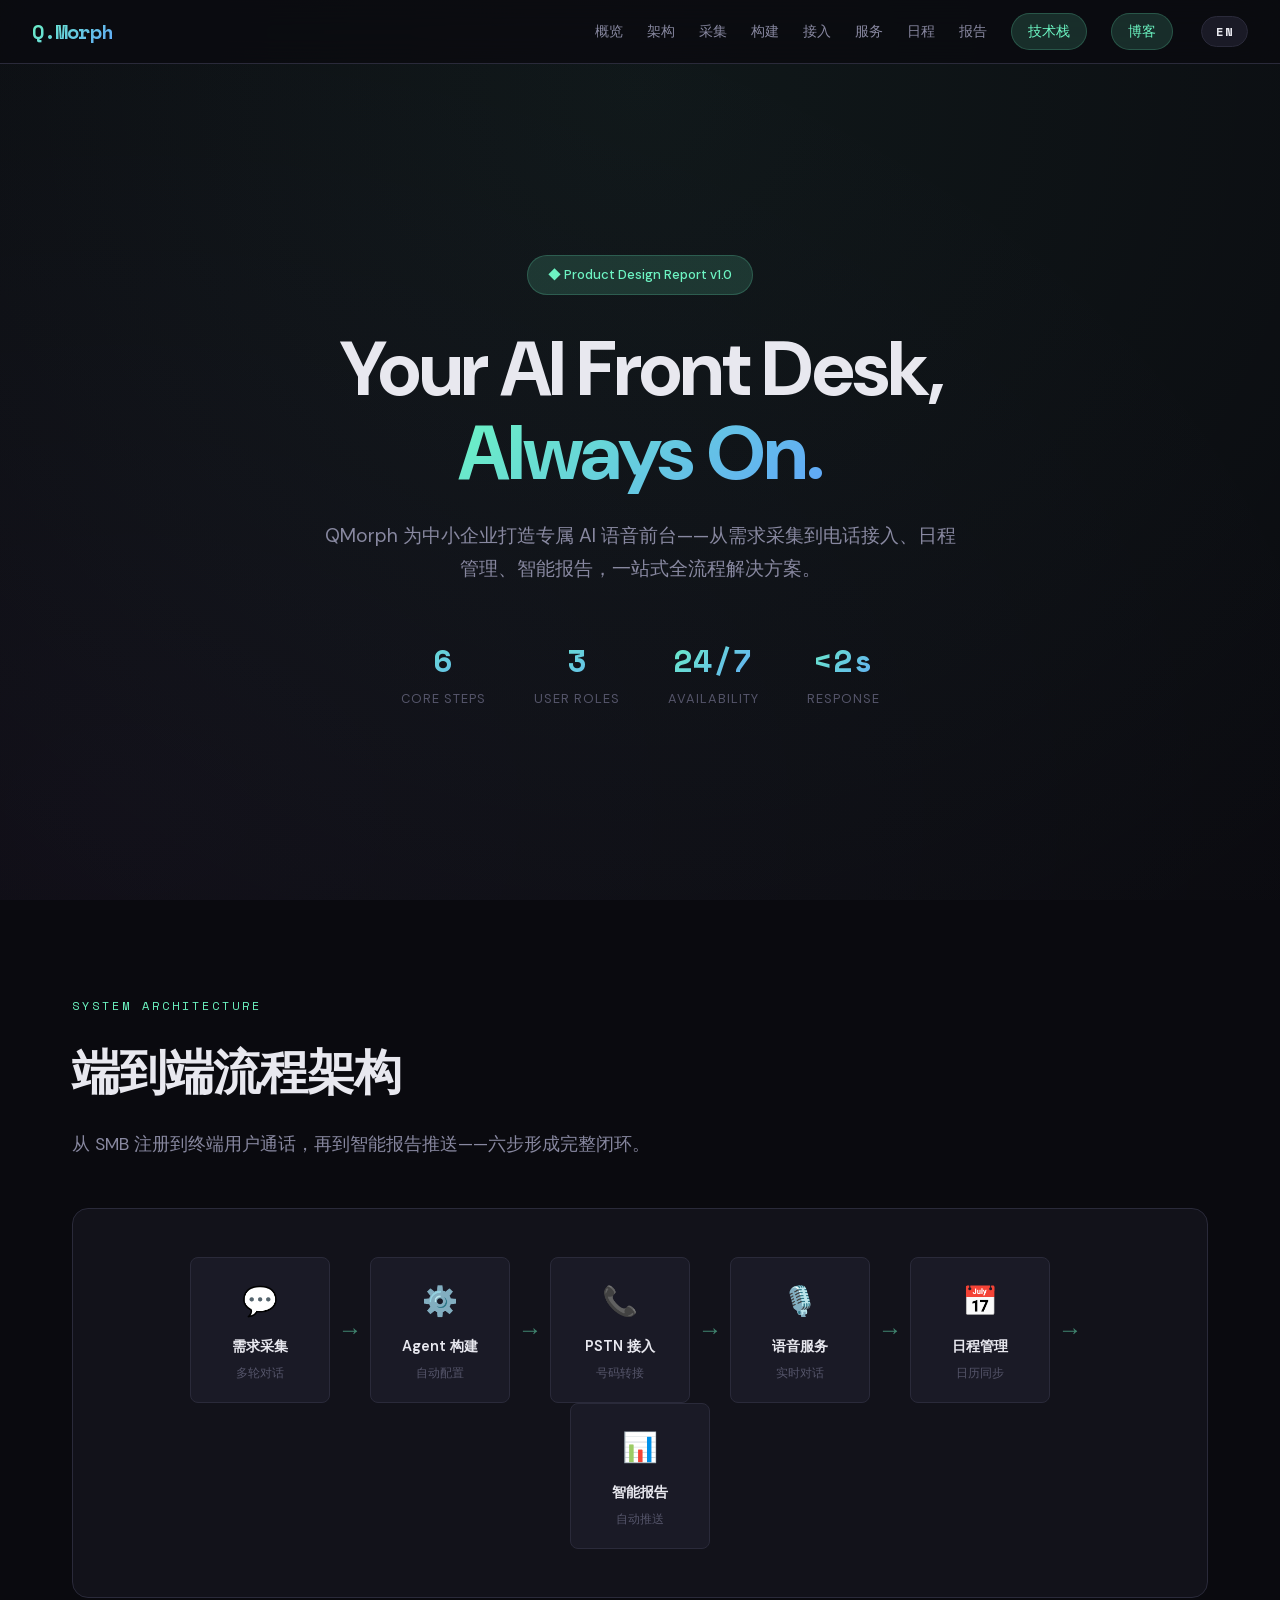
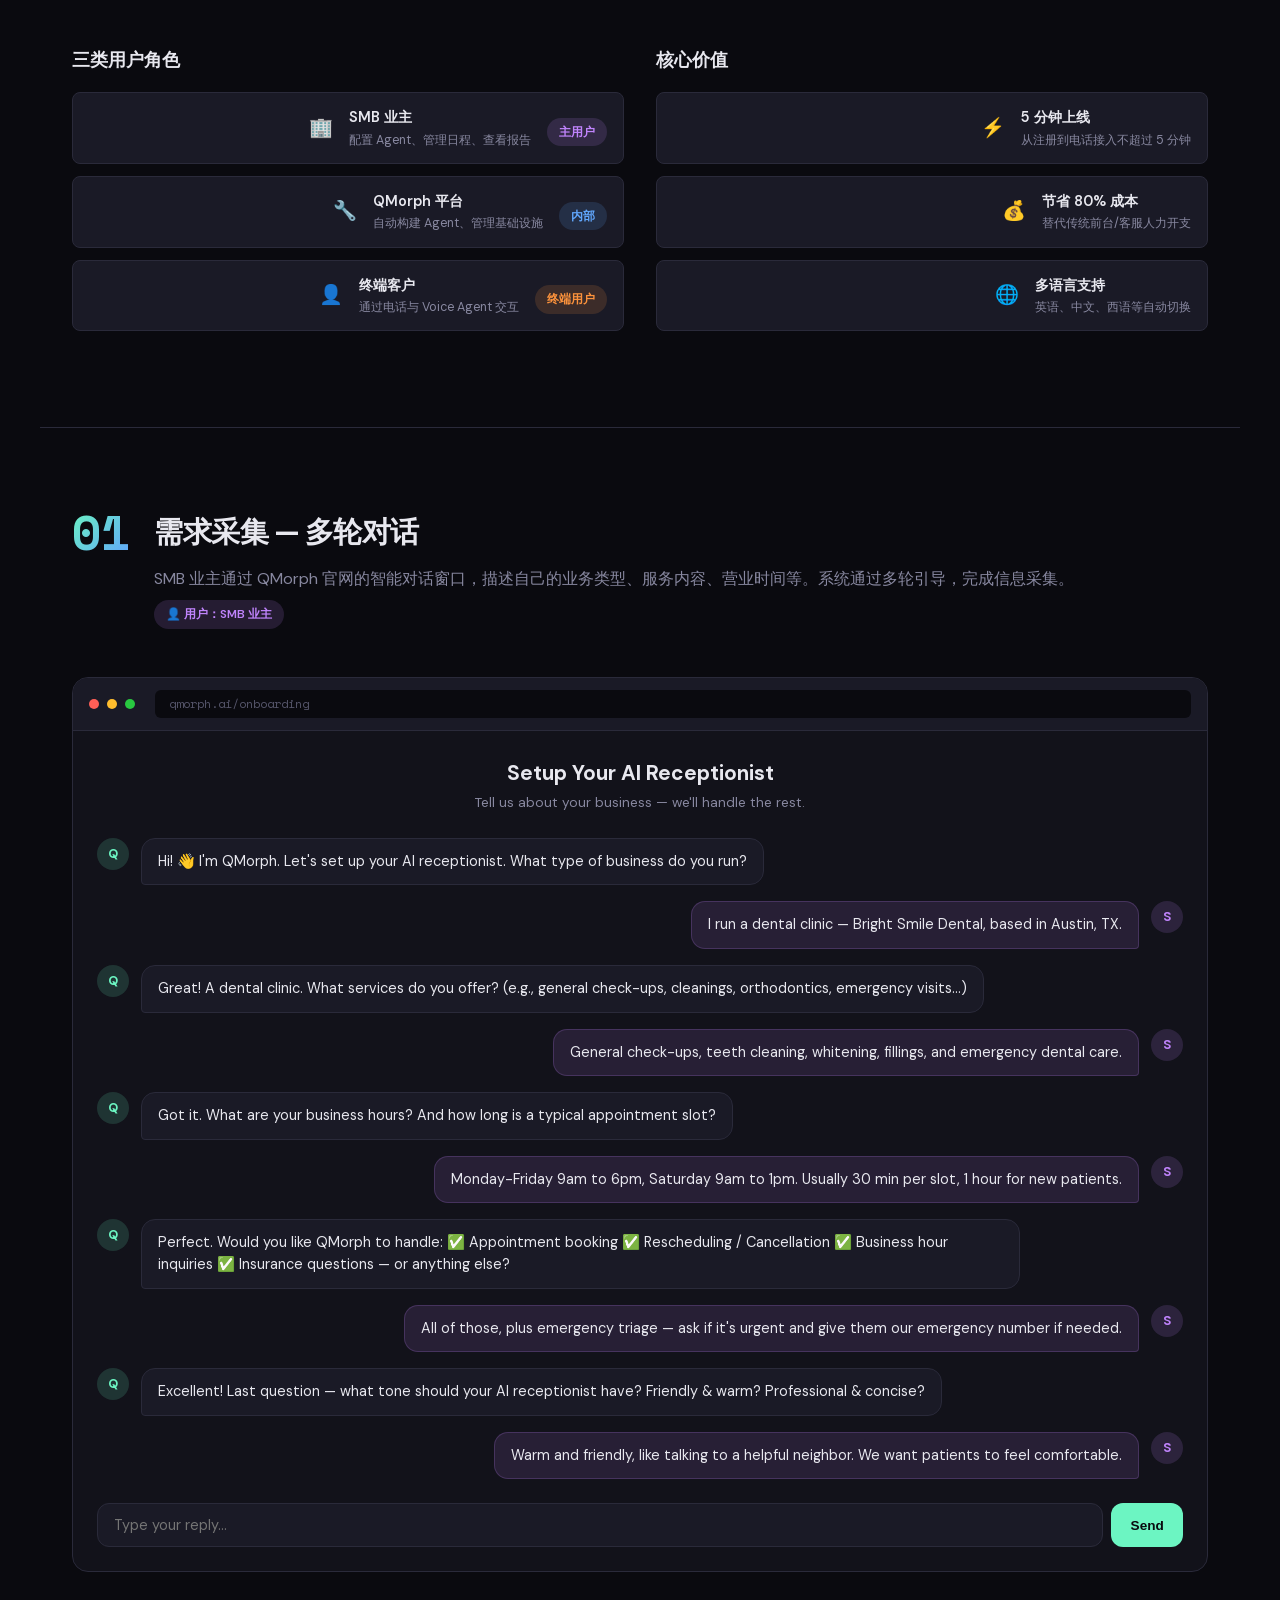
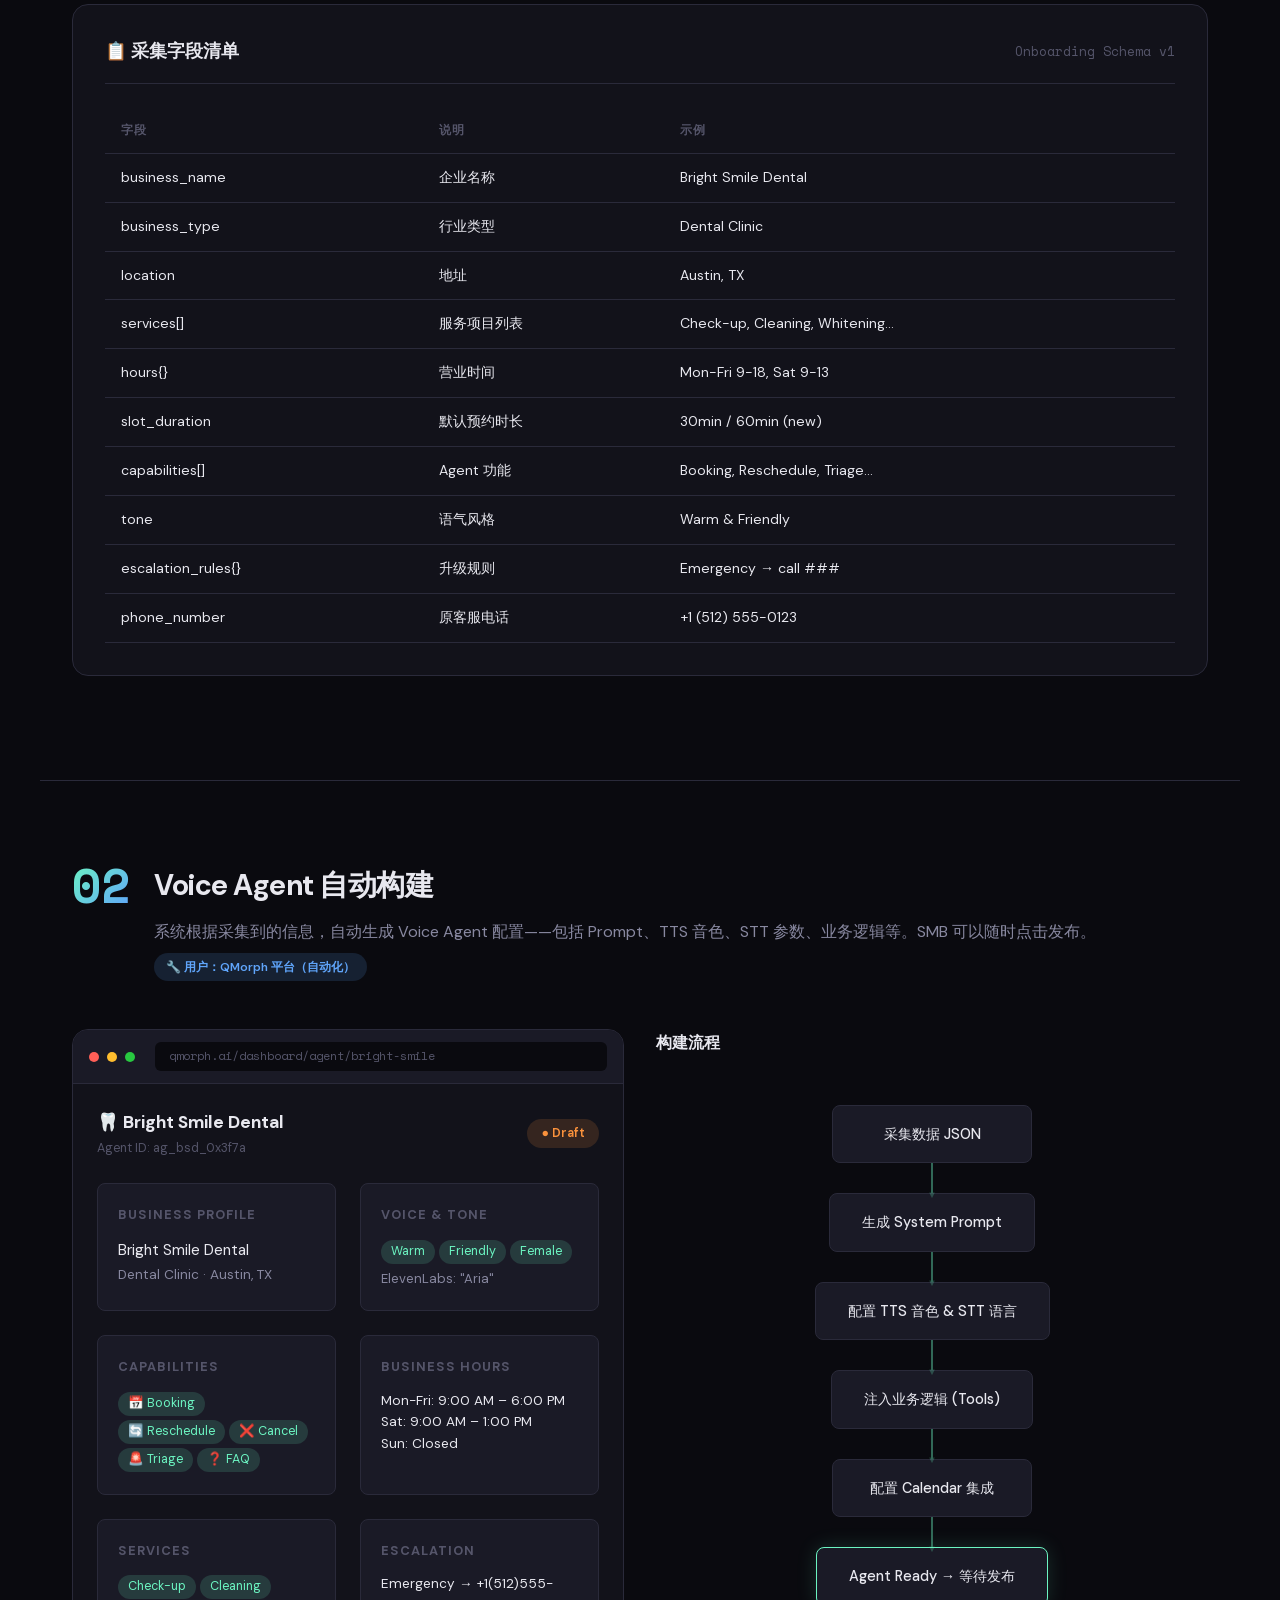
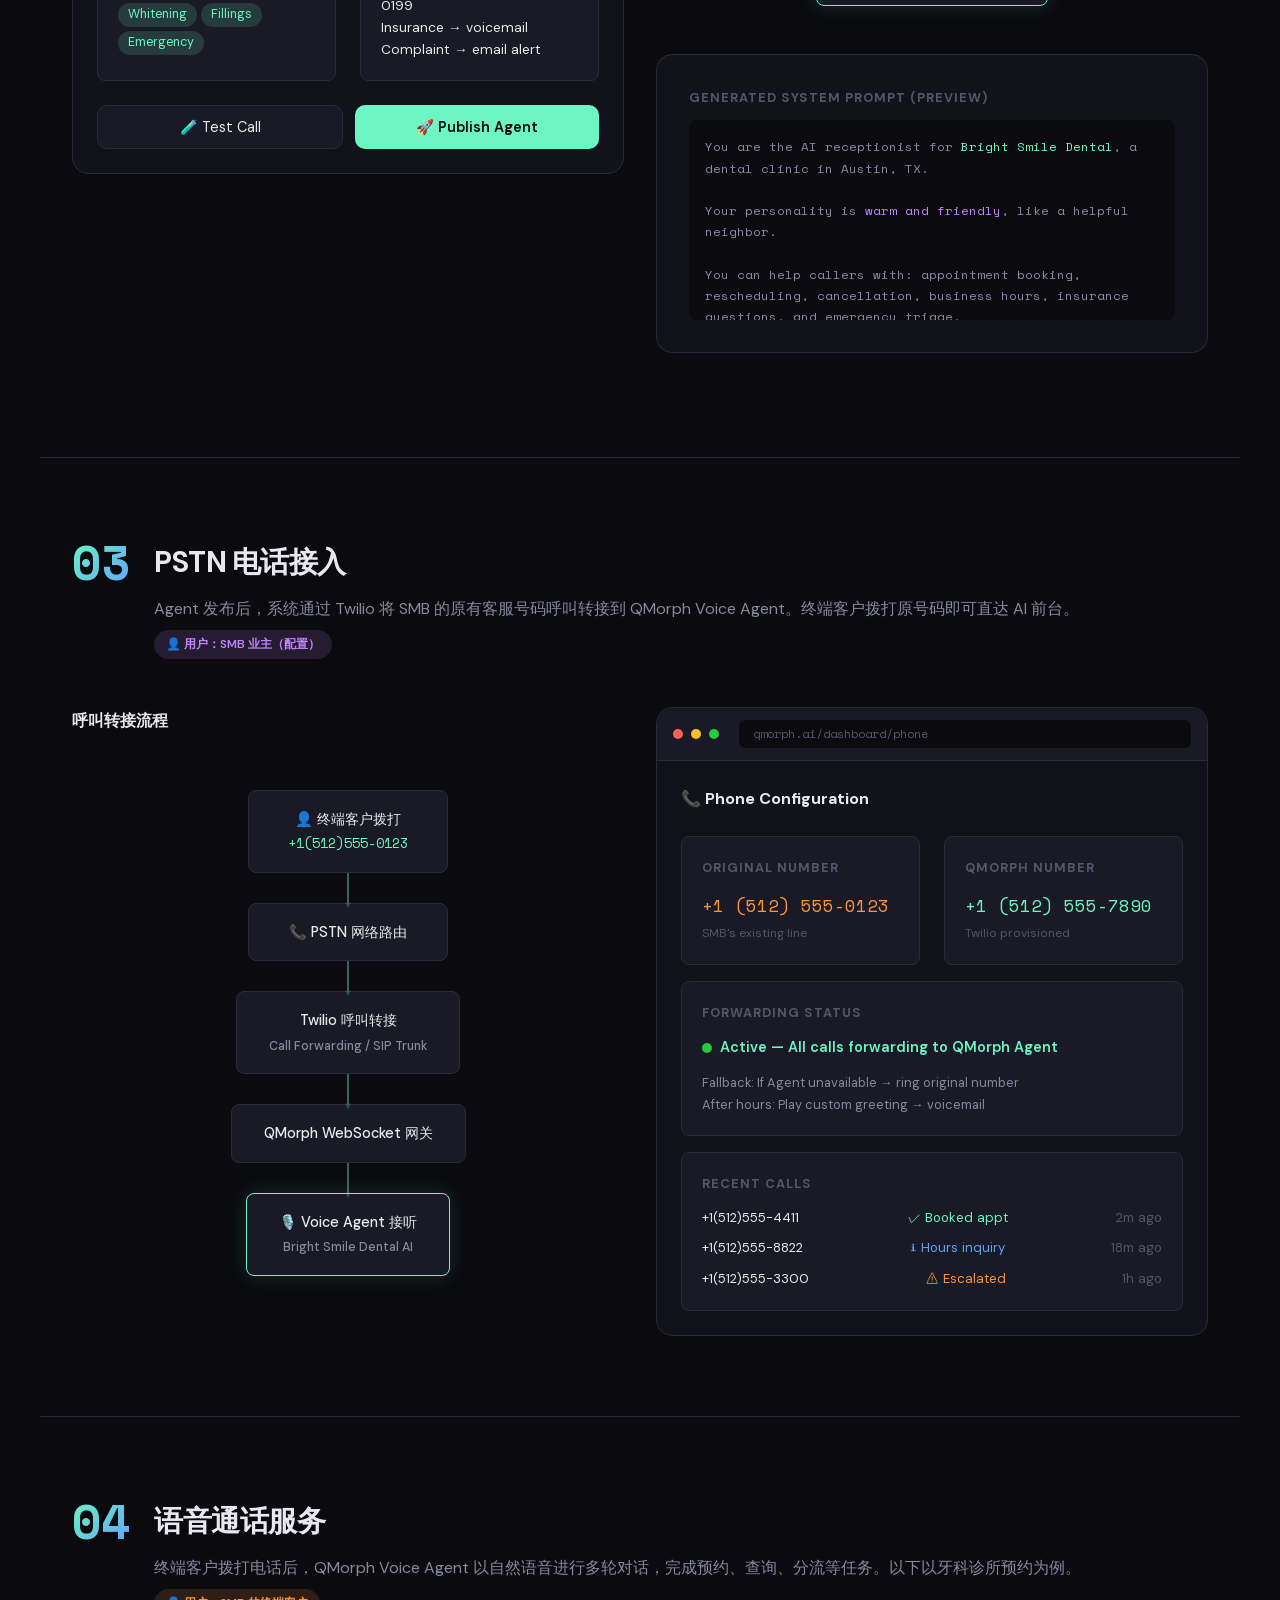
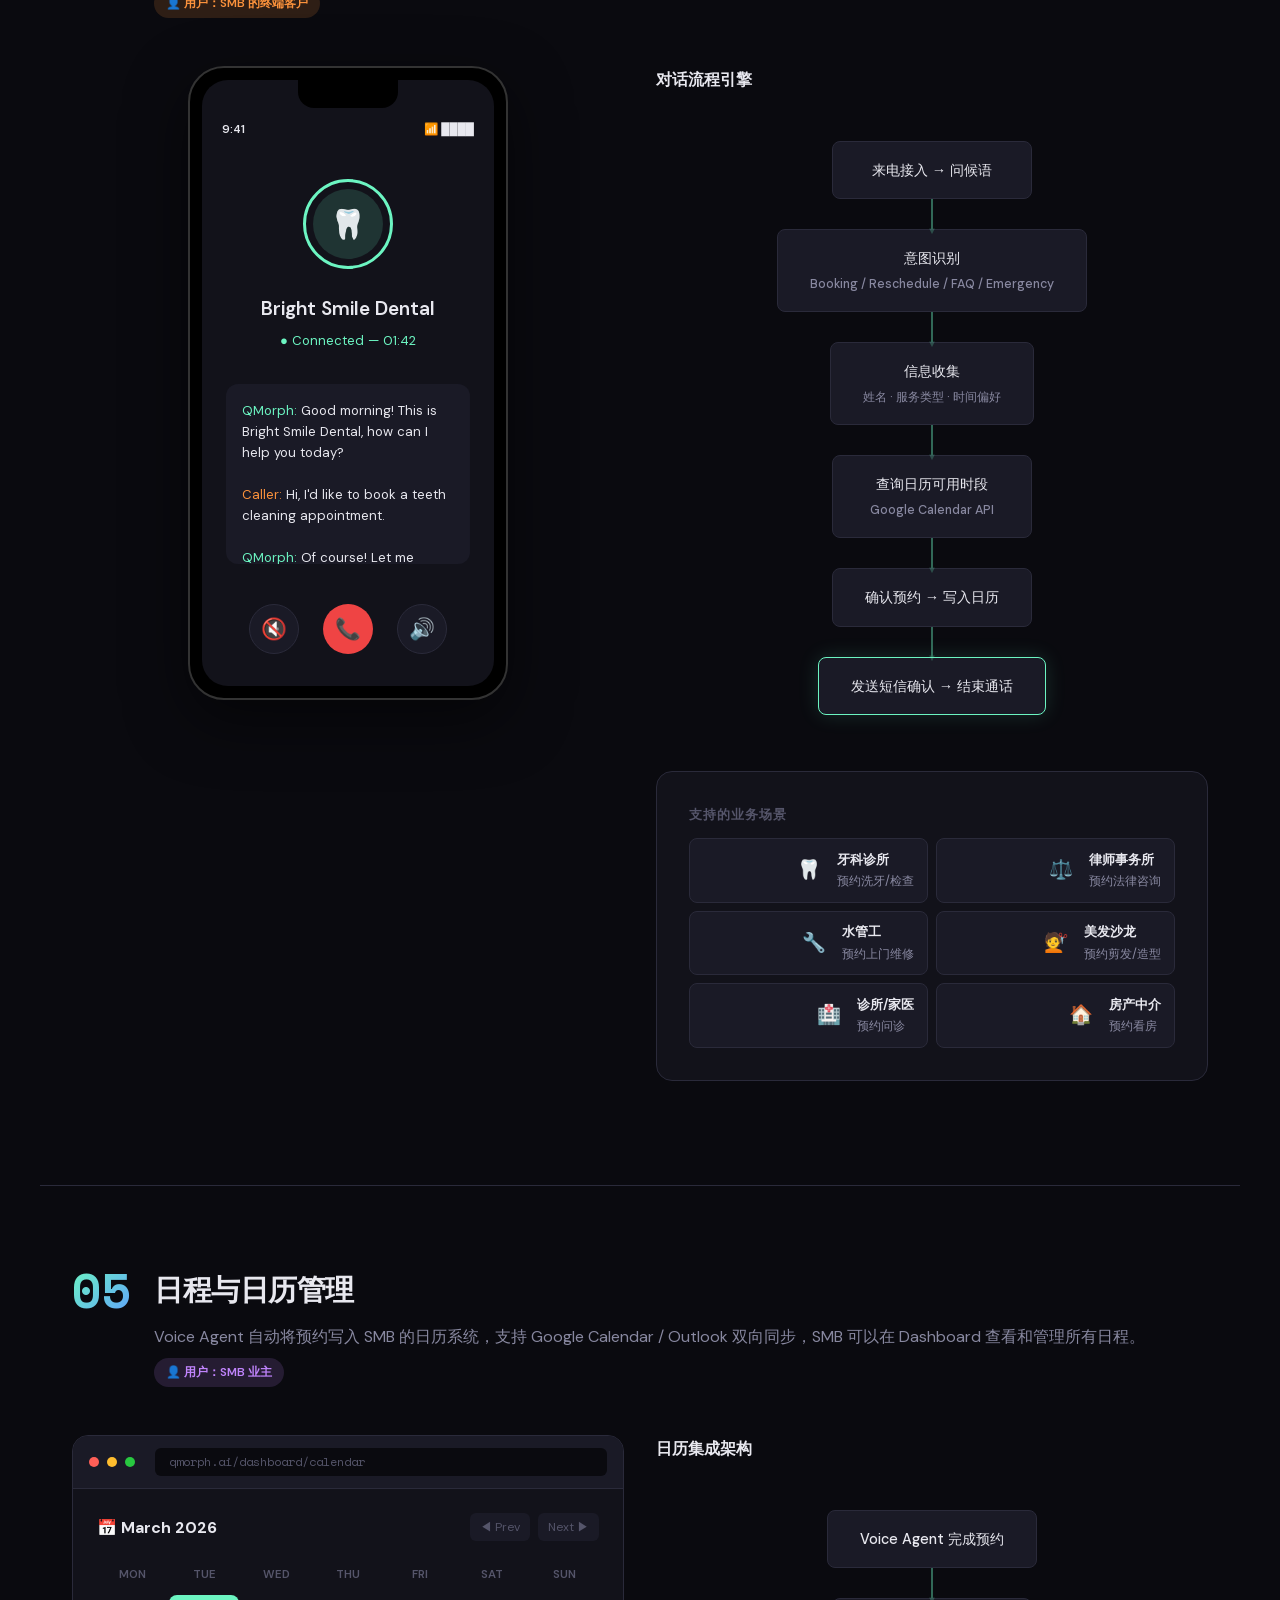
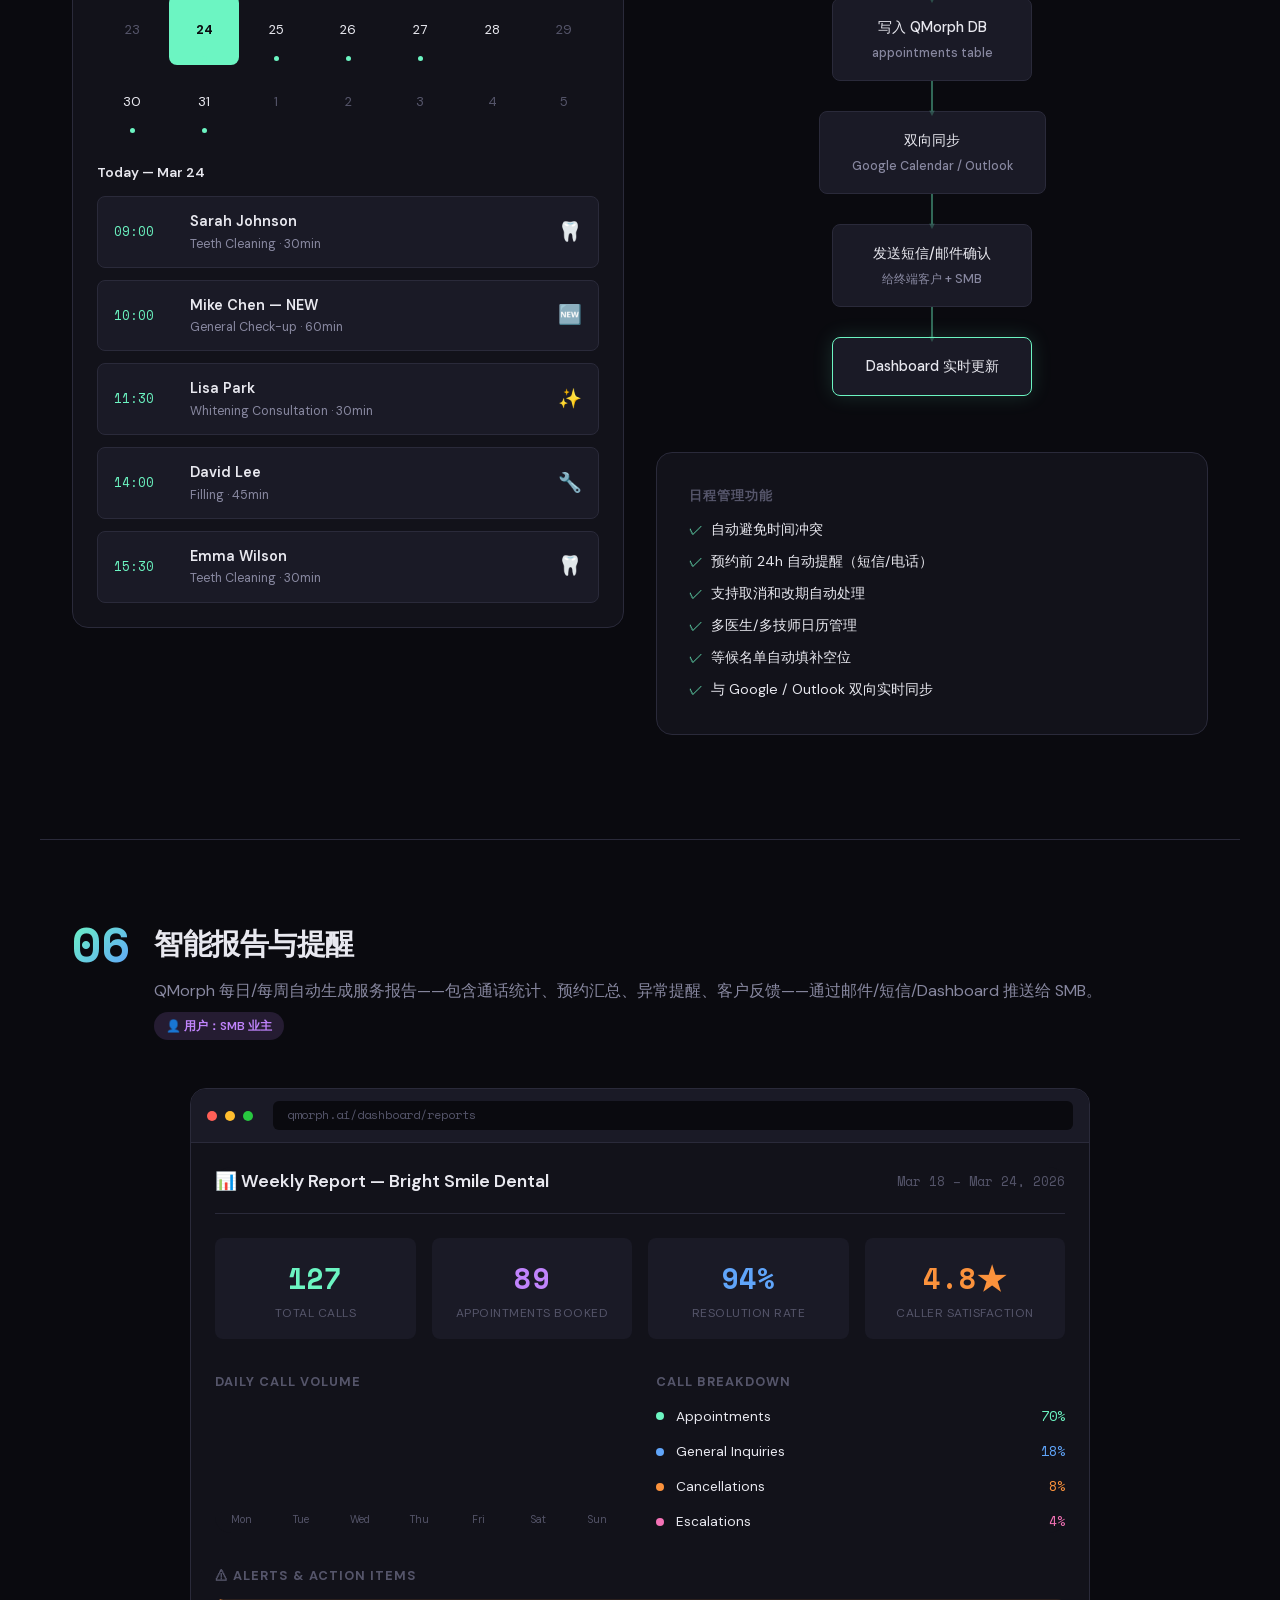
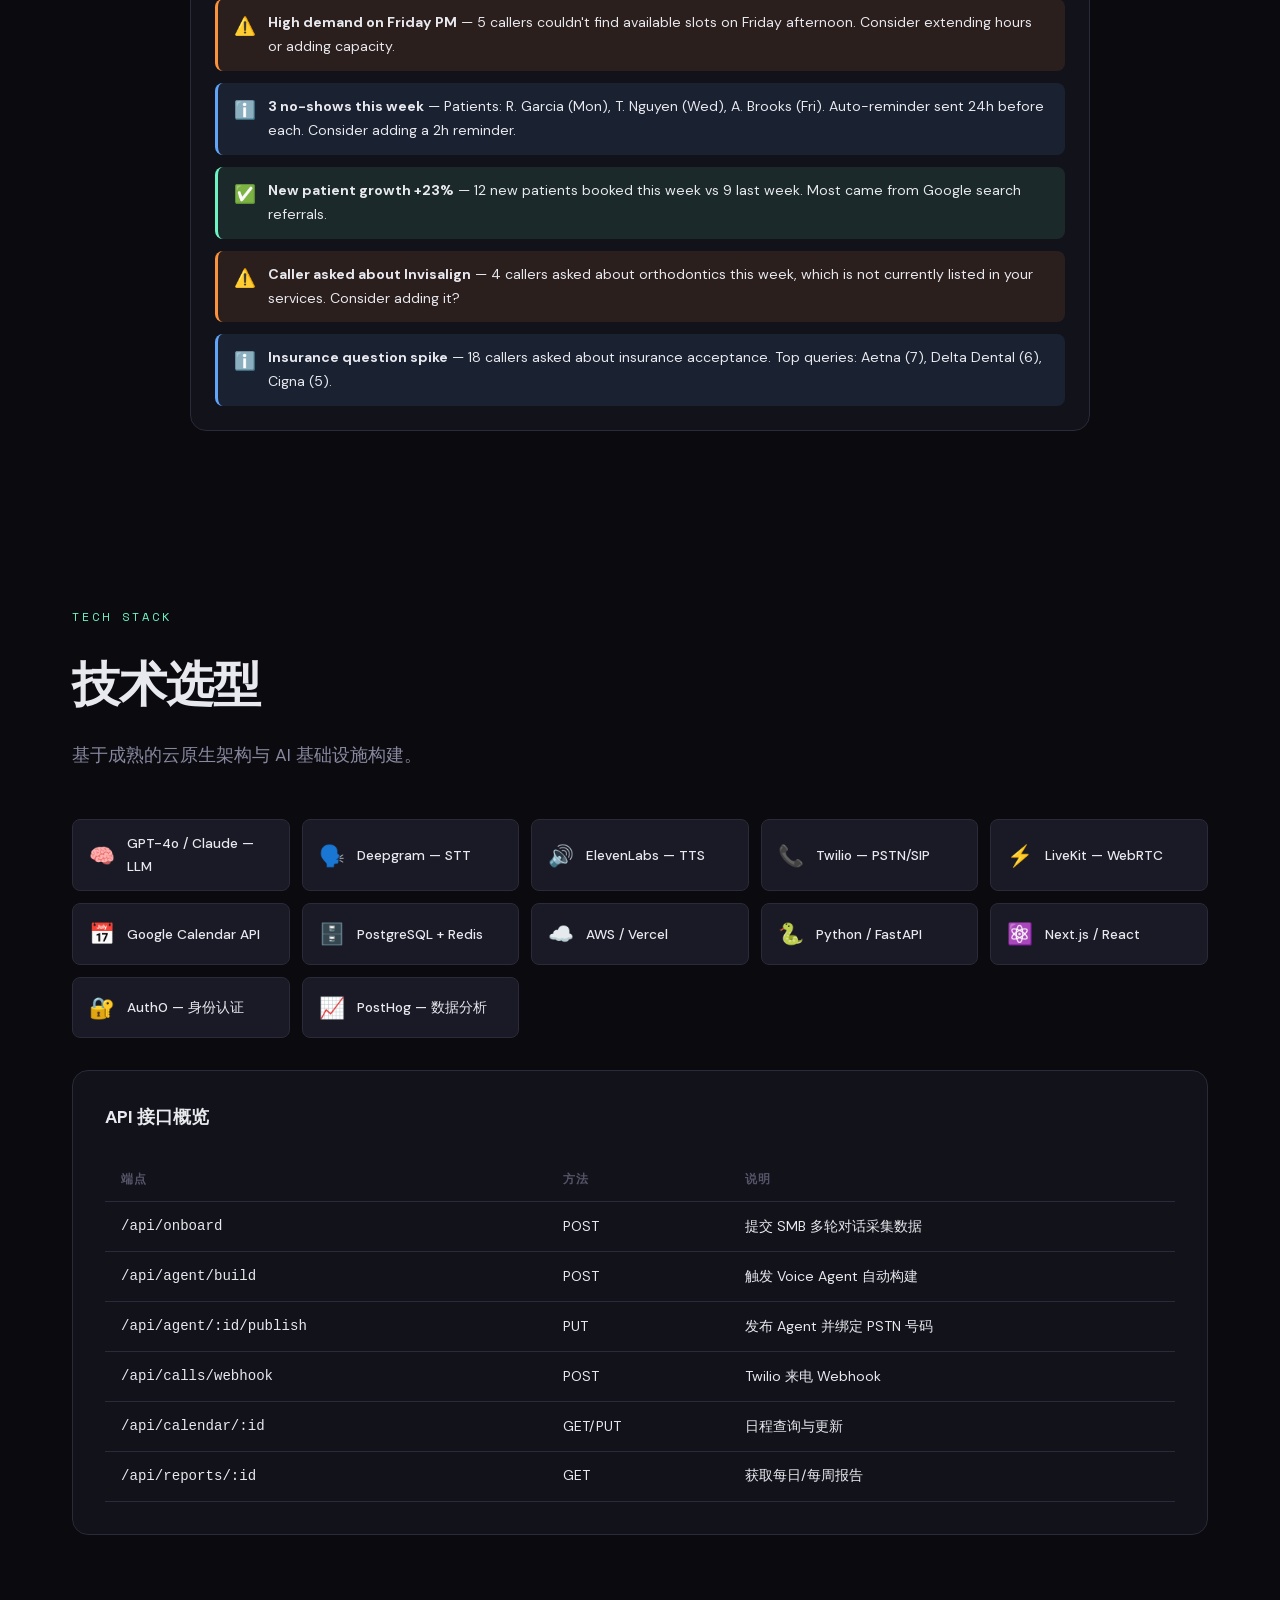
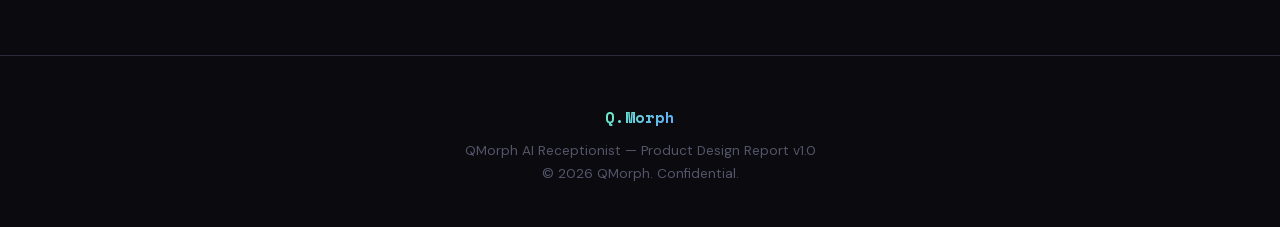
==== commit ee40bc0a: "Add Japanese i18n, mobile responsive layout, and self-hosted fonts - Add full Japanese (ja) translat" ====
--- a/index.html
+++ b/index.html
@@ -23,7 +23,25 @@
     <a href="blogs.html" class="nav-pill" data-i18n="nav_blog">博客</a>
     <button id="lang-toggle" class="lang-btn" onclick="toggleLang()">EN</button>
   </div>
+  <button class="hamburger" onclick="toggleMenu()" aria-label="Menu">
+    <span></span><span></span><span></span>
+  </button>
 </nav>
+<div class="mobile-overlay" id="mobile-overlay" onclick="closeMenu()">
+  <div class="mobile-menu" onclick="event.stopPropagation()">
+    <a href="#overview" onclick="closeMenu()" data-i18n="nav_overview">概览</a>
+    <a href="#architecture" onclick="closeMenu()" data-i18n="nav_arch">架构</a>
+    <a href="#step1" onclick="closeMenu()" data-i18n="nav_collect">采集</a>
+    <a href="#step2" onclick="closeMenu()" data-i18n="nav_build">构建</a>
+    <a href="#step3" onclick="closeMenu()" data-i18n="nav_connect">接入</a>
+    <a href="#step4" onclick="closeMenu()" data-i18n="nav_serve">服务</a>
+    <a href="#step5" onclick="closeMenu()" data-i18n="nav_cal">日程</a>
+    <a href="#step6" onclick="closeMenu()" data-i18n="nav_report">报告</a>
+    <a href="#tech" onclick="closeMenu()" data-i18n="nav_tech">技术栈</a>
+    <a href="blogs.html" data-i18n="nav_blog">博客</a>
+    <button id="lang-toggle-m" class="lang-btn" onclick="toggleLang()" style="margin-top:0.5rem;">EN</button>
+  </div>
+</div>
 
 <!-- HERO -->
 <div class="hero" id="overview">
@@ -350,7 +368,7 @@
 
       <div class="report-card" style="margin-top:1.5rem;">
         <h4 style="font-size:0.8rem;text-transform:uppercase;letter-spacing:1px;color:var(--text-muted);margin-bottom:0.75rem;" data-i18n="s4_scenarios">支持的业务场景</h4>
-        <div style="display:grid;grid-template-columns:1fr 1fr;gap:0.5rem;">
+        <div class="biz-scenario-grid" style="display:grid;grid-template-columns:1fr 1fr;gap:0.5rem;">
           <div class="agenda-item" style="padding:0.6rem 0.8rem;"><div class="agenda-type">🦷</div><div class="agenda-info"><h5 style="font-size:0.82rem;" data-i18n="biz_dental">牙科诊所</h5><p data-i18n="biz_dental_d">预约洗牙/检查</p></div></div>
           <div class="agenda-item" style="padding:0.6rem 0.8rem;"><div class="agenda-type">⚖️</div><div class="agenda-info"><h5 style="font-size:0.82rem;" data-i18n="biz_law">律师事务所</h5><p data-i18n="biz_law_d">预约法律咨询</p></div></div>
           <div class="agenda-item" style="padding:0.6rem 0.8rem;"><div class="agenda-type">🔧</div><div class="agenda-info"><h5 style="font-size:0.82rem;" data-i18n="biz_plumb">水管工</h5><p data-i18n="biz_plumb_d">预约上门维修</p></div></div>
--- a/styles.css
+++ b/styles.css
@@ -1,4 +1,69 @@
-@import url('https://fonts.googleapis.com/css2?family=DM+Sans:ital,opsz,wght@0,9..40,300;0,9..40,400;0,9..40,500;0,9..40,600;0,9..40,700;1,9..40,400&family=Space+Mono:wght@400;700&family=Noto+Sans+SC:wght@300;400;500;600;700&display=swap');
+/* DM Sans — self-hosted */
+@font-face {
+  font-family: 'DM Sans';
+  font-style: normal;
+  font-weight: 300 700;
+  font-display: swap;
+  src: url(fonts/dm-sans-latin-ext.woff2) format('woff2');
+  unicode-range: U+0100-02BA, U+02BD-02C5, U+02C7-02CC, U+02CE-02D7, U+02DD-02FF, U+0304, U+0308, U+0329, U+1D00-1DBF, U+1E00-1E9F, U+1EF2-1EFF, U+2020, U+20A0-20AB, U+20AD-20C0, U+2113, U+2C60-2C7F, U+A720-A7FF;
+}
+@font-face {
+  font-family: 'DM Sans';
+  font-style: normal;
+  font-weight: 300 700;
+  font-display: swap;
+  src: url(fonts/dm-sans-latin.woff2) format('woff2');
+  unicode-range: U+0000-00FF, U+0131, U+0152-0153, U+02BB-02BC, U+02C6, U+02DA, U+02DC, U+0304, U+0308, U+0329, U+2000-206F, U+20AC, U+2122, U+2191, U+2193, U+2212, U+2215, U+FEFF, U+FFFD;
+}
+@font-face {
+  font-family: 'DM Sans';
+  font-style: italic;
+  font-weight: 400;
+  font-display: swap;
+  src: url(fonts/dm-sans-italic-latin-ext.woff2) format('woff2');
+  unicode-range: U+0100-02BA, U+02BD-02C5, U+02C7-02CC, U+02CE-02D7, U+02DD-02FF, U+0304, U+0308, U+0329, U+1D00-1DBF, U+1E00-1E9F, U+1EF2-1EFF, U+2020, U+20A0-20AB, U+20AD-20C0, U+2113, U+2C60-2C7F, U+A720-A7FF;
+}
+@font-face {
+  font-family: 'DM Sans';
+  font-style: italic;
+  font-weight: 400;
+  font-display: swap;
+  src: url(fonts/dm-sans-italic-latin.woff2) format('woff2');
+  unicode-range: U+0000-00FF, U+0131, U+0152-0153, U+02BB-02BC, U+02C6, U+02DA, U+02DC, U+0304, U+0308, U+0329, U+2000-206F, U+20AC, U+2122, U+2191, U+2193, U+2212, U+2215, U+FEFF, U+FFFD;
+}
+/* Space Mono — self-hosted */
+@font-face {
+  font-family: 'Space Mono';
+  font-style: normal;
+  font-weight: 400;
+  font-display: swap;
+  src: url(fonts/space-mono-400-latin-ext.woff2) format('woff2');
+  unicode-range: U+0100-02BA, U+02BD-02C5, U+02C7-02CC, U+02CE-02D7, U+02DD-02FF, U+0304, U+0308, U+0329, U+1D00-1DBF, U+1E00-1E9F, U+1EF2-1EFF, U+2020, U+20A0-20AB, U+20AD-20C0, U+2113, U+2C60-2C7F, U+A720-A7FF;
+}
+@font-face {
+  font-family: 'Space Mono';
+  font-style: normal;
+  font-weight: 400;
+  font-display: swap;
+  src: url(fonts/space-mono-400-latin.woff2) format('woff2');
+  unicode-range: U+0000-00FF, U+0131, U+0152-0153, U+02BB-02BC, U+02C6, U+02DA, U+02DC, U+0304, U+0308, U+0329, U+2000-206F, U+20AC, U+2122, U+2191, U+2193, U+2212, U+2215, U+FEFF, U+FFFD;
+}
+@font-face {
+  font-family: 'Space Mono';
+  font-style: normal;
+  font-weight: 700;
+  font-display: swap;
+  src: url(fonts/space-mono-700-latin-ext.woff2) format('woff2');
+  unicode-range: U+0100-02BA, U+02BD-02C5, U+02C7-02CC, U+02CE-02D7, U+02DD-02FF, U+0304, U+0308, U+0329, U+1D00-1DBF, U+1E00-1E9F, U+1EF2-1EFF, U+2020, U+20A0-20AB, U+20AD-20C0, U+2113, U+2C60-2C7F, U+A720-A7FF;
+}
+@font-face {
+  font-family: 'Space Mono';
+  font-style: normal;
+  font-weight: 700;
+  font-display: swap;
+  src: url(fonts/space-mono-700-latin.woff2) format('woff2');
+  unicode-range: U+0000-00FF, U+0131, U+0152-0153, U+02BB-02BC, U+02C6, U+02DA, U+02DC, U+0304, U+0308, U+0329, U+2000-206F, U+20AC, U+2122, U+2191, U+2193, U+2212, U+2215, U+FEFF, U+FFFD;
+}
 
 :root {
   --bg: #0a0a0f;
@@ -18,7 +83,7 @@
   --gradient-2: linear-gradient(135deg, #c084fc 0%, #f472b6 100%);
   --radius: 16px;
   --radius-sm: 8px;
-  --font: 'DM Sans', 'Noto Sans SC', sans-serif;
+  --font: 'DM Sans', -apple-system, BlinkMacSystemFont, "Segoe UI", "PingFang SC", "Hiragino Kaku Gothic ProN", "Hiragino Sans", "Yu Gothic", "Microsoft YaHei", sans-serif;
   --mono: 'Space Mono', monospace;
 }
 
@@ -88,6 +153,52 @@
   color: var(--accent);
 }
 
+/* Hamburger button — hidden on desktop */
+.hamburger {
+  display: none;
+  background: none; border: none; cursor: pointer;
+  width: 36px; height: 36px;
+  flex-direction: column; justify-content: center; align-items: center; gap: 5px;
+  padding: 0; z-index: 110;
+}
+.hamburger span {
+  display: block;
+  width: 22px; height: 2px;
+  background: var(--text);
+  border-radius: 2px;
+  transition: all 0.3s;
+}
+.hamburger.open span:nth-child(1) { transform: translateY(7px) rotate(45deg); }
+.hamburger.open span:nth-child(2) { opacity: 0; }
+.hamburger.open span:nth-child(3) { transform: translateY(-7px) rotate(-45deg); }
+
+/* Mobile overlay menu */
+.mobile-overlay {
+  display: none;
+  position: fixed; inset: 0; z-index: 99;
+  background: rgba(0,0,0,0.6);
+  backdrop-filter: blur(6px);
+  opacity: 0;
+  transition: opacity 0.3s;
+}
+.mobile-overlay.open { display: flex; opacity: 1; }
+.mobile-menu {
+  position: absolute; top: 64px; left: 0; right: 0;
+  background: var(--bg-card);
+  border-bottom: 1px solid var(--border);
+  padding: 1.5rem 2rem 2rem;
+  display: flex; flex-direction: column; gap: 0.25rem;
+}
+.mobile-menu a {
+  color: var(--text-dim); text-decoration: none;
+  font-size: 1rem; font-weight: 500;
+  padding: 0.65rem 0.75rem;
+  border-radius: var(--radius-sm);
+  transition: all 0.2s;
+}
+.mobile-menu a:hover,
+.mobile-menu a:active { background: var(--accent-dim); color: var(--accent); }
+
 /* Hero */
 .hero {
   min-height: 100vh;
@@ -672,3 +783,75 @@
   font-size: 0.85rem; font-weight: 500;
 }
 .tech-icon { font-size: 1.3rem; }
+
+/* ===== Mobile responsive ===== */
+@media (max-width: 768px) {
+  /* Show hamburger, hide desktop nav links */
+  .hamburger { display: flex; }
+  nav .nav-links { display: none; }
+  nav { padding: 0 1.25rem; }
+
+  /* Hero */
+  .hero { padding: 6rem 1.25rem 3rem; min-height: auto; }
+  .hero p { font-size: 1rem; }
+  .hero-stats {
+    display: grid;
+    grid-template-columns: 1fr 1fr;
+    gap: 1.25rem 2rem;
+  }
+
+  /* Sections */
+  section { padding: 3rem 1.25rem; }
+  .section-desc { font-size: 1rem; }
+
+  /* Architecture flow — vertical on mobile */
+  .arch-diagram { padding: 1.5rem; }
+  .arch-flow {
+    flex-direction: column;
+    min-width: 0;
+    gap: 0;
+  }
+  .arch-arrow {
+    transform: rotate(90deg);
+    padding: 0.25rem 0;
+  }
+  .arch-node { min-width: 0; width: 100%; }
+
+  /* Step sections */
+  .step-section { padding: 3rem 1.25rem; }
+  .step-header {
+    flex-direction: column;
+    gap: 0.75rem;
+  }
+  .step-header h2 { font-size: 1.4rem; }
+
+  /* Phone frame — fit narrow screens */
+  .phone-frame { width: 100%; max-width: 320px; }
+
+  /* Business scenario grid — single column */
+  .biz-scenario-grid { grid-template-columns: 1fr !important; }
+
+  /* Tables — horizontal scroll */
+  .report-card { padding: 1.25rem; overflow-x: auto; }
+  .spec-table { min-width: 480px; }
+
+  /* Report header — allow wrapping */
+  .report-header { flex-wrap: wrap; gap: 0.5rem; }
+
+  /* Stat grid */
+  .stat-grid { grid-template-columns: 1fr 1fr; }
+
+  /* Flow nodes */
+  .flow-node { padding: 0.75rem 1rem; min-width: 0; font-size: 0.85rem; }
+
+  /* Footer */
+  footer { padding: 2rem 1.25rem; }
+}
+
+@media (max-width: 480px) {
+  .hero h1 { letter-spacing: -1px; }
+  .hero-stats .stat-val { font-size: 1.5rem; }
+  .tech-grid { grid-template-columns: 1fr; }
+  .config-grid { grid-template-columns: 1fr; }
+  .step-num { font-size: 2rem; }
+}
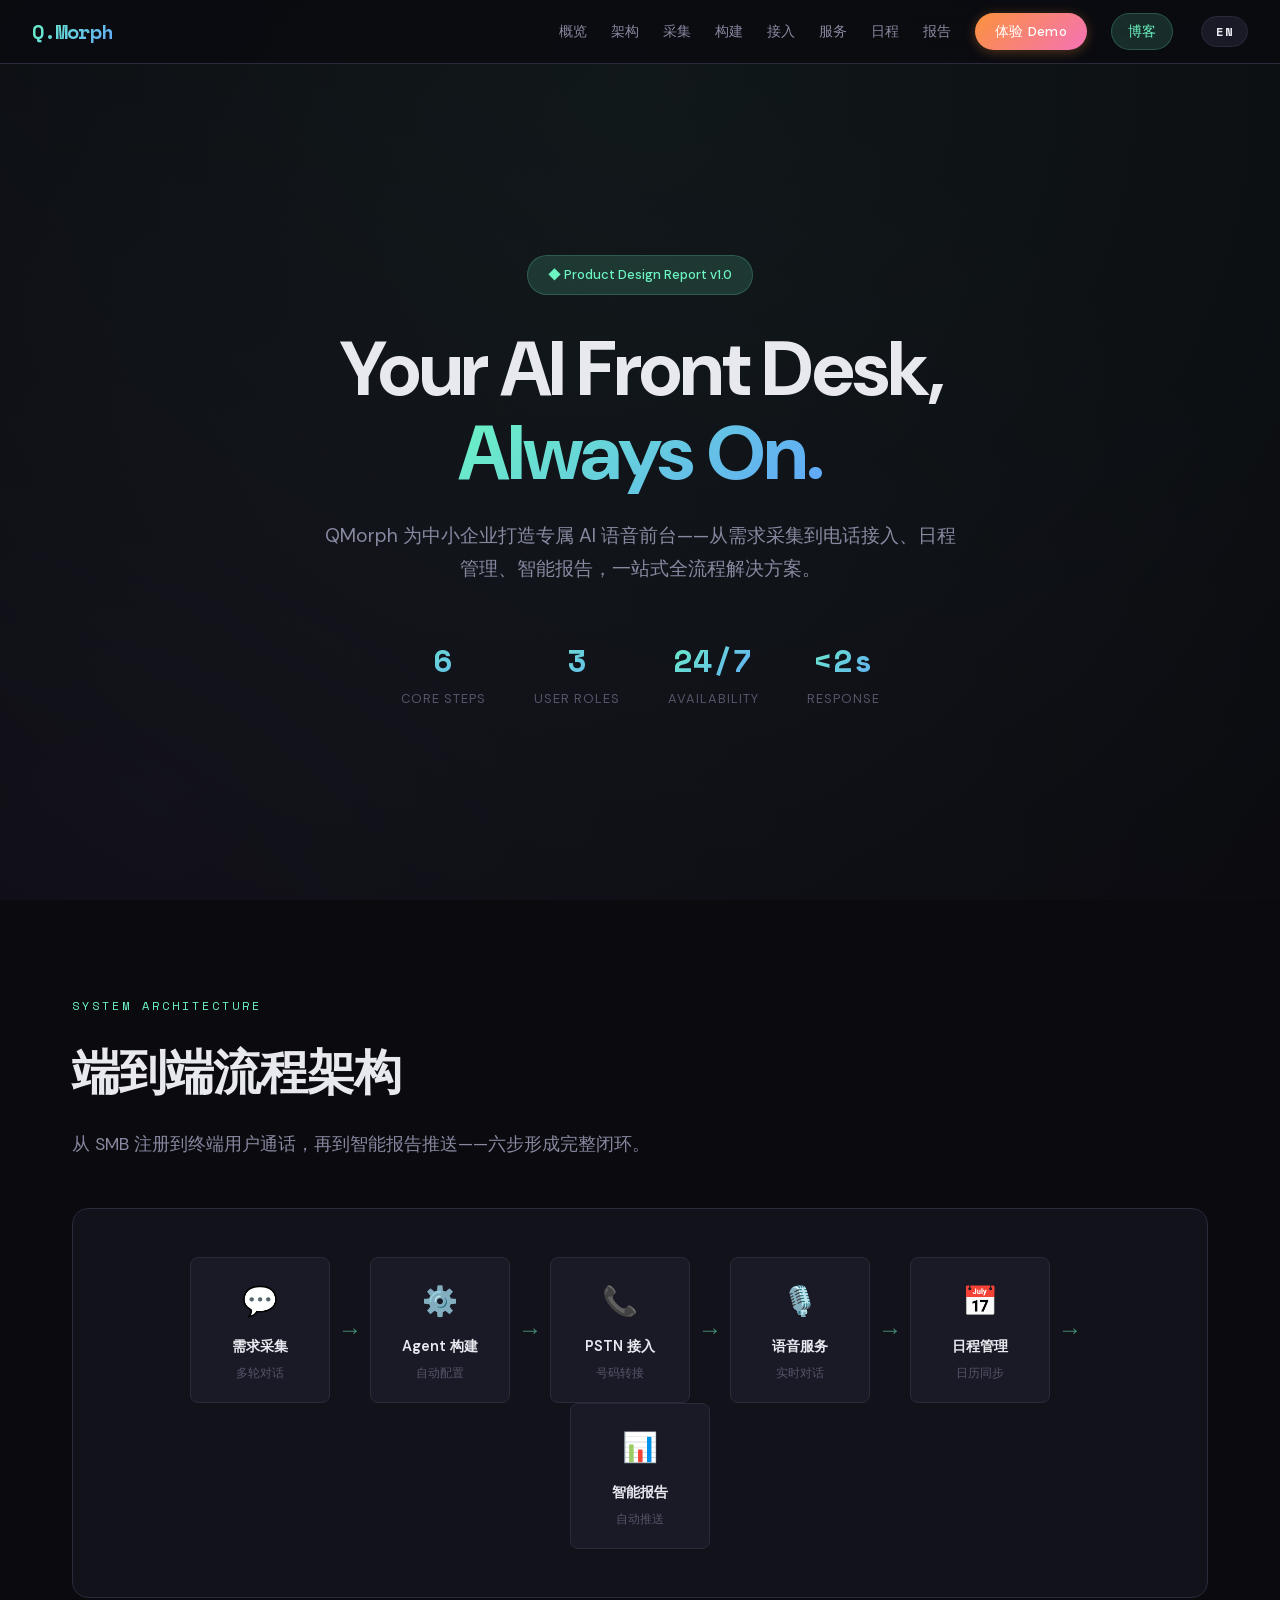
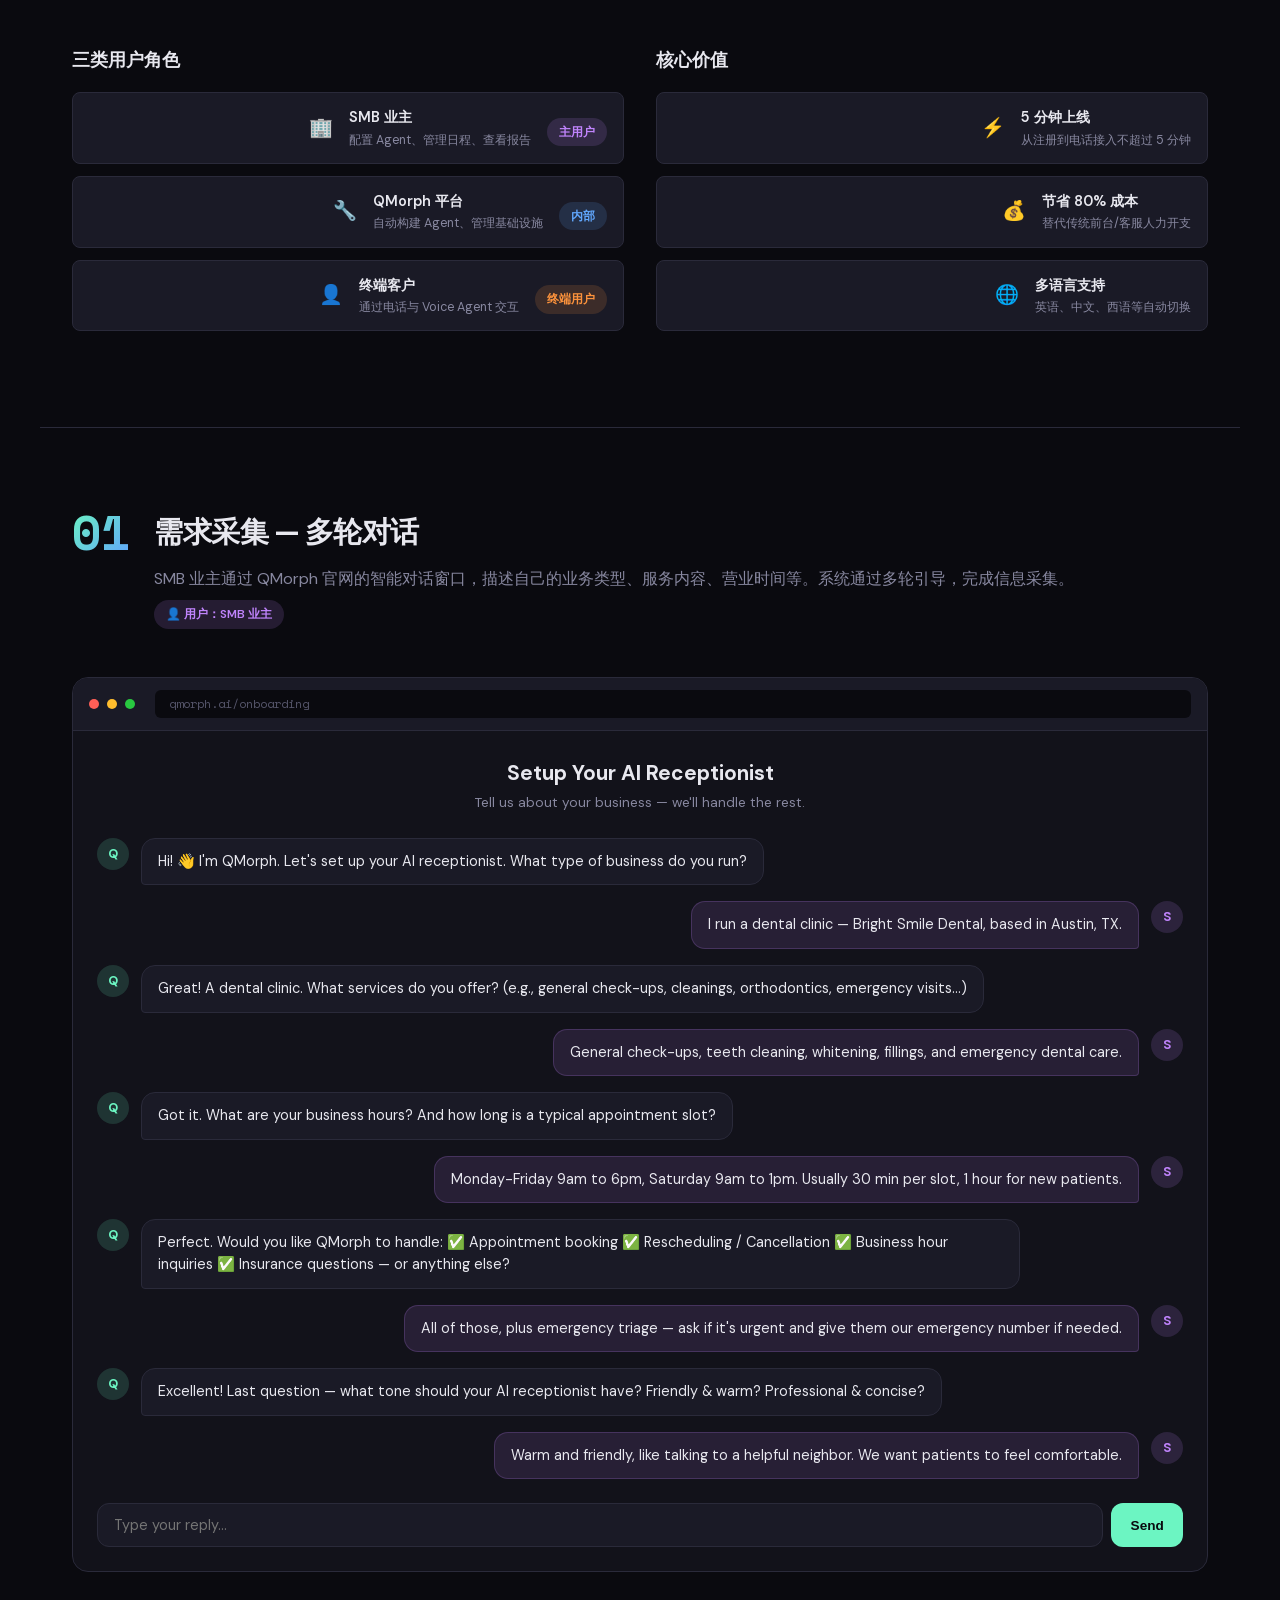
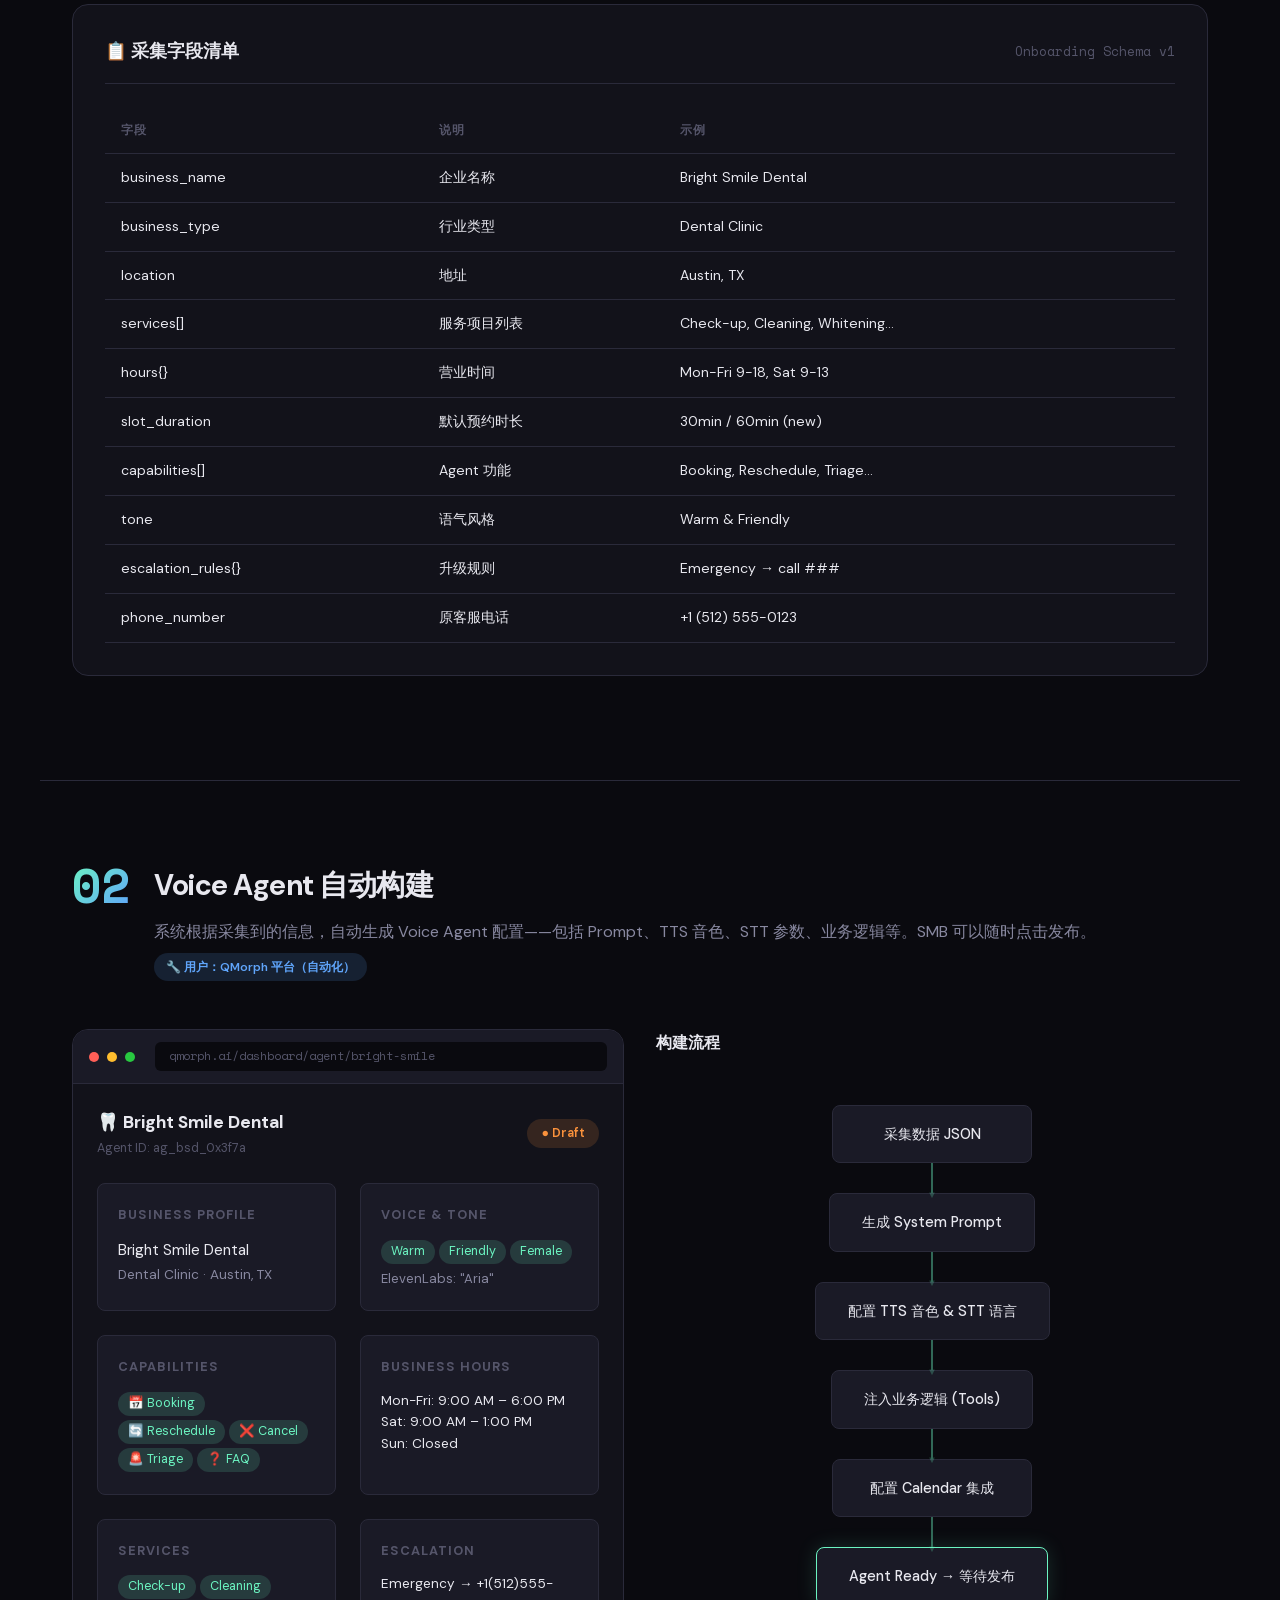
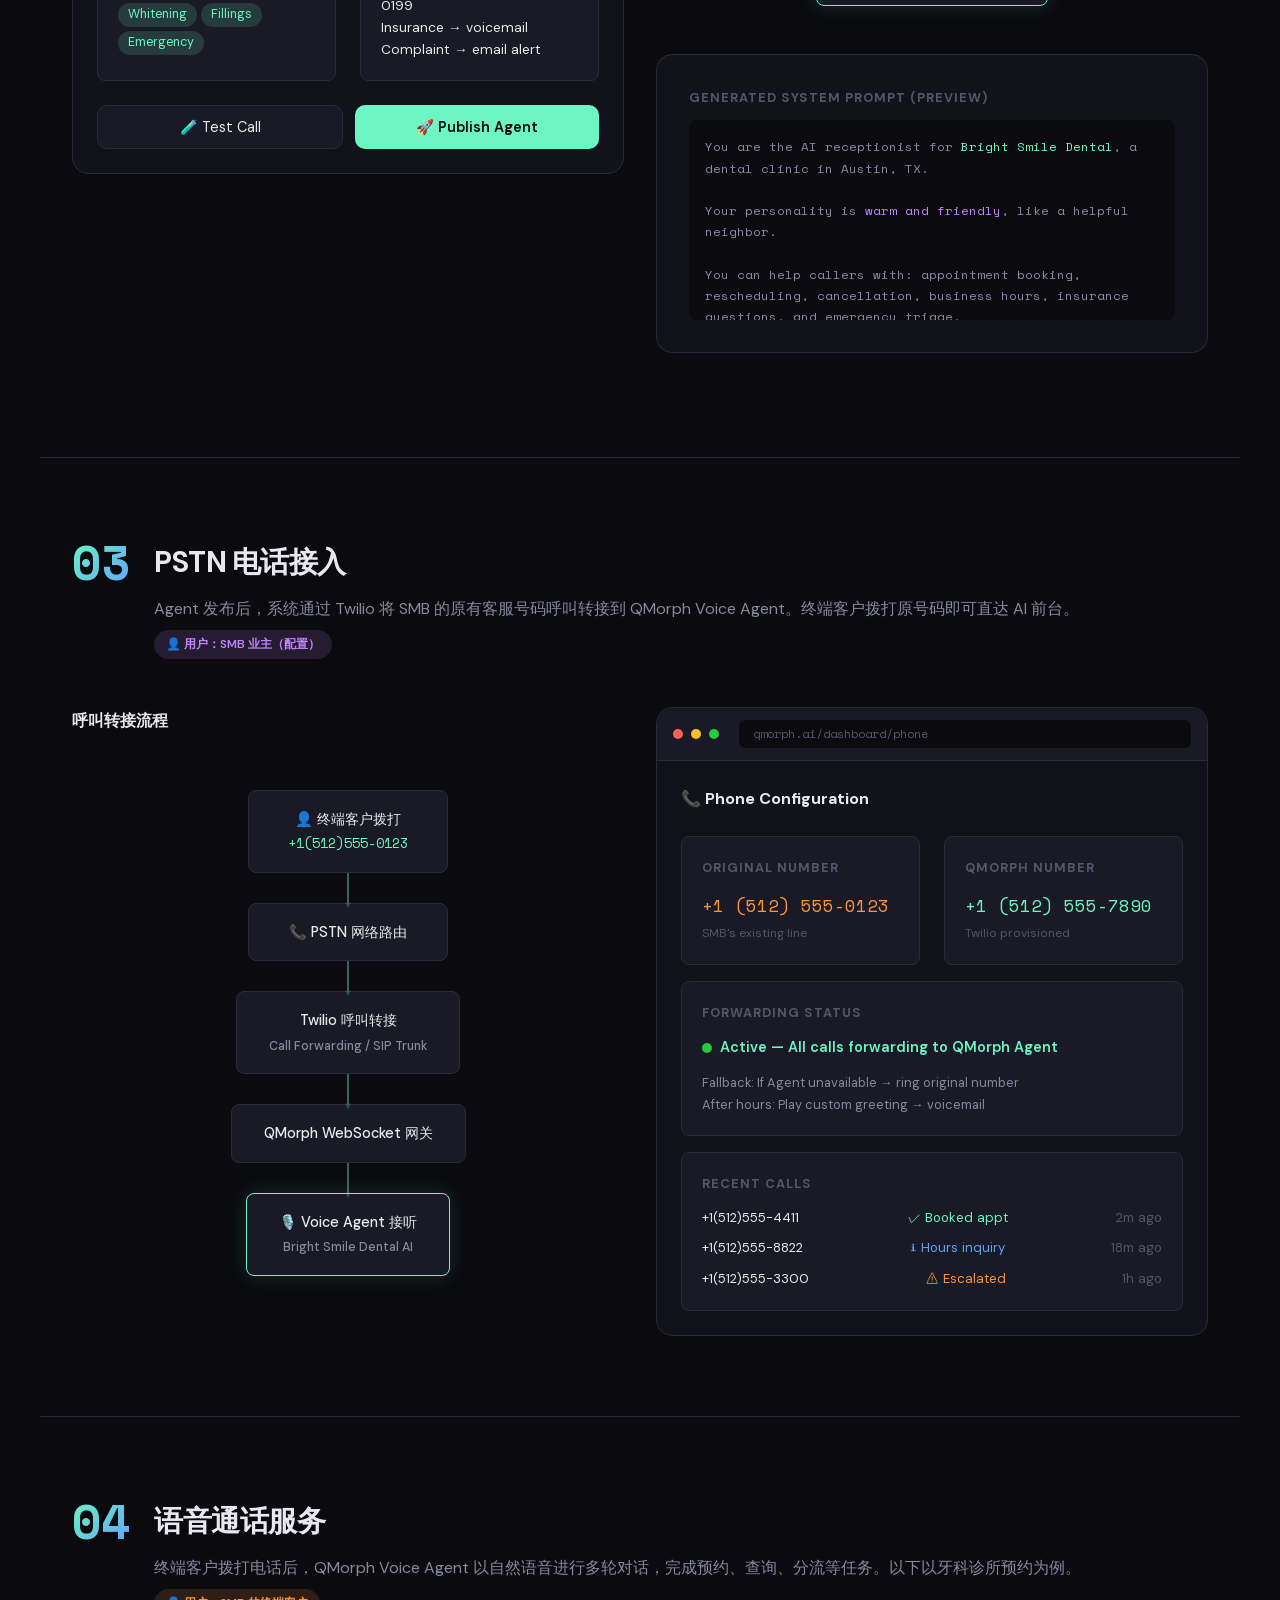
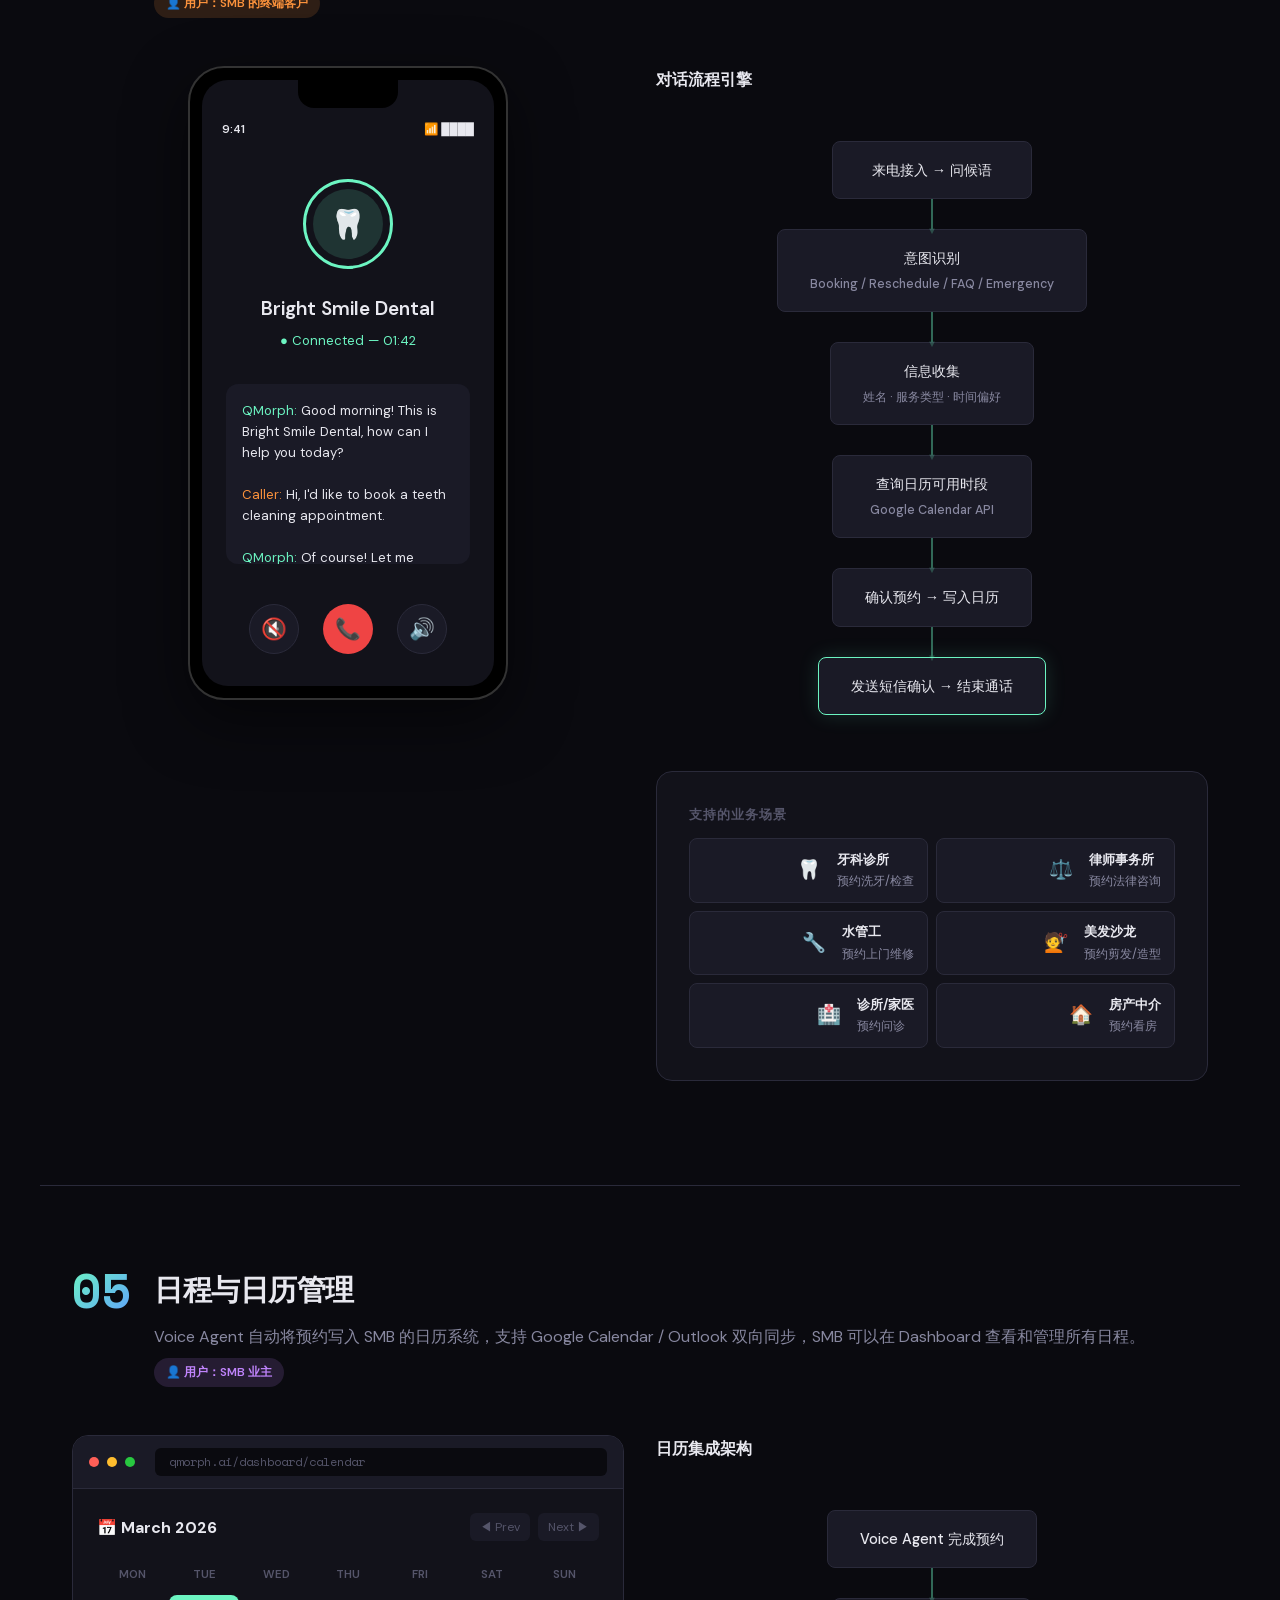
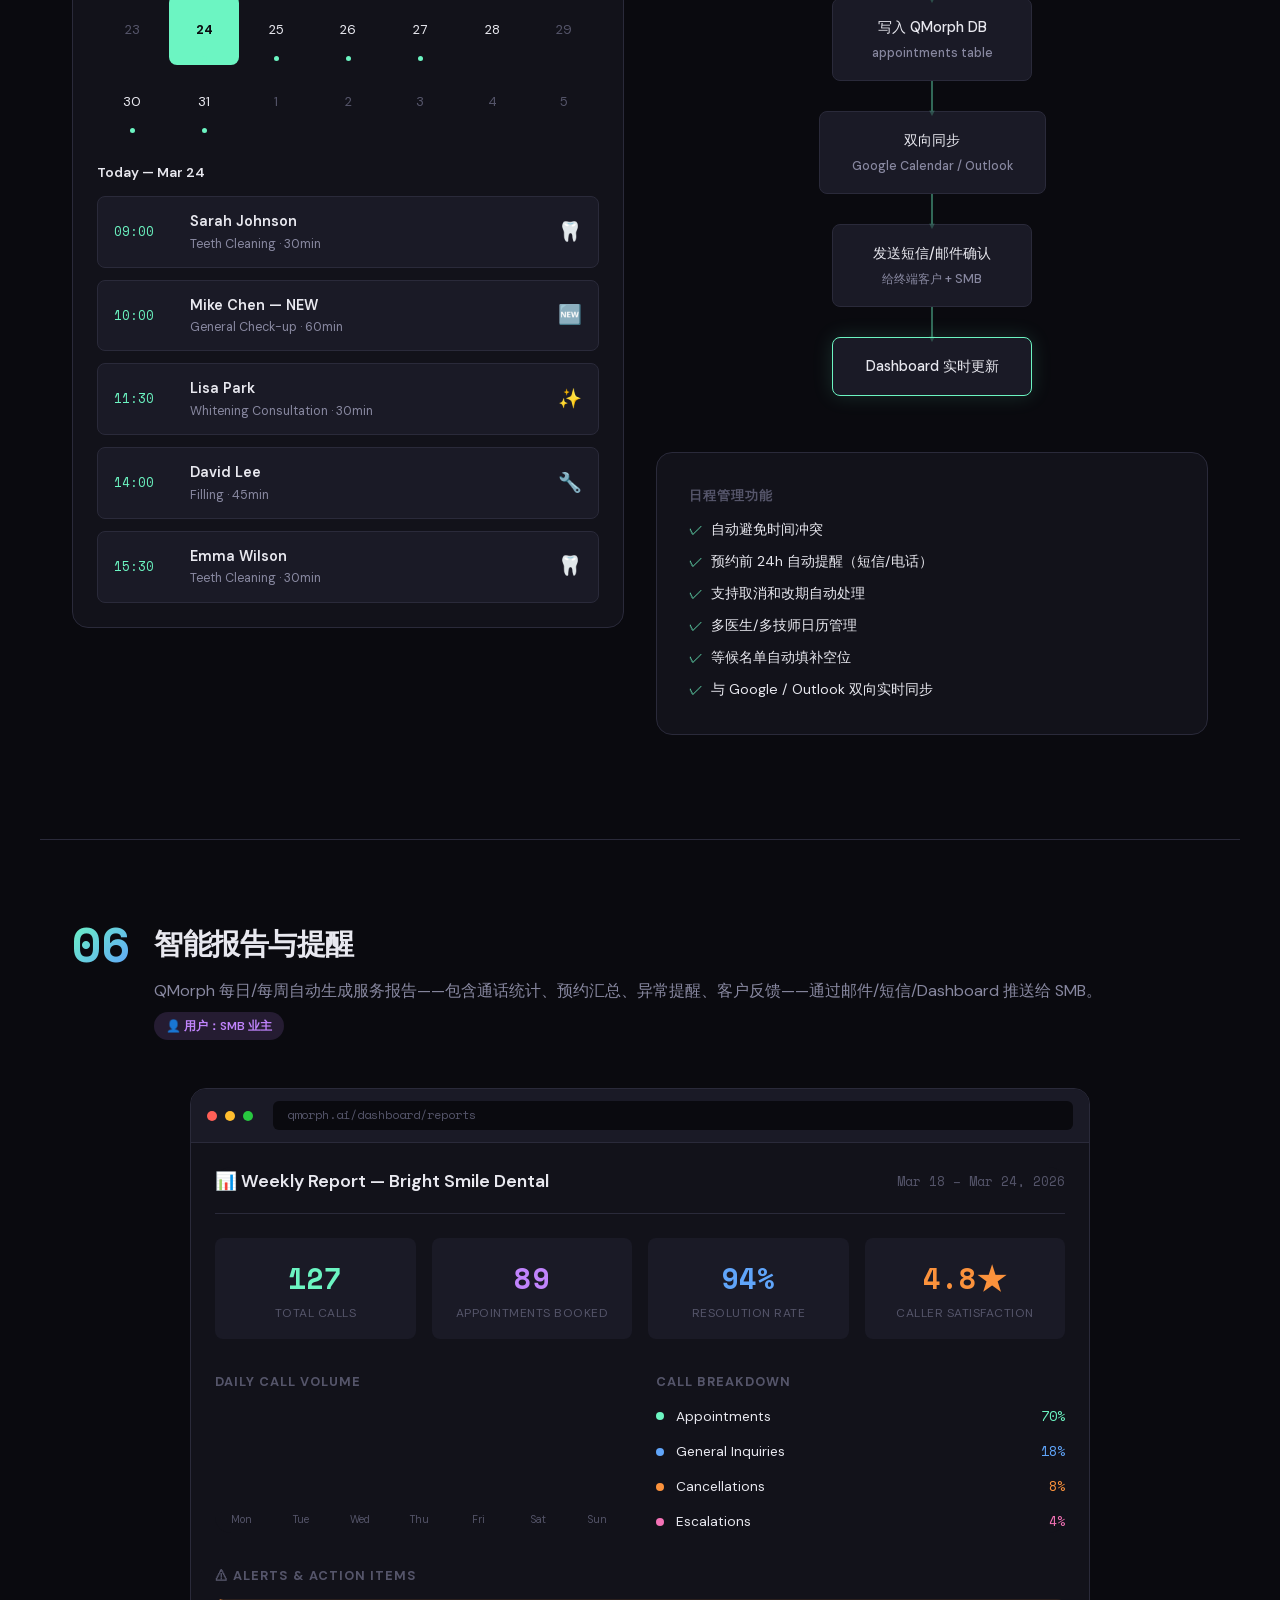
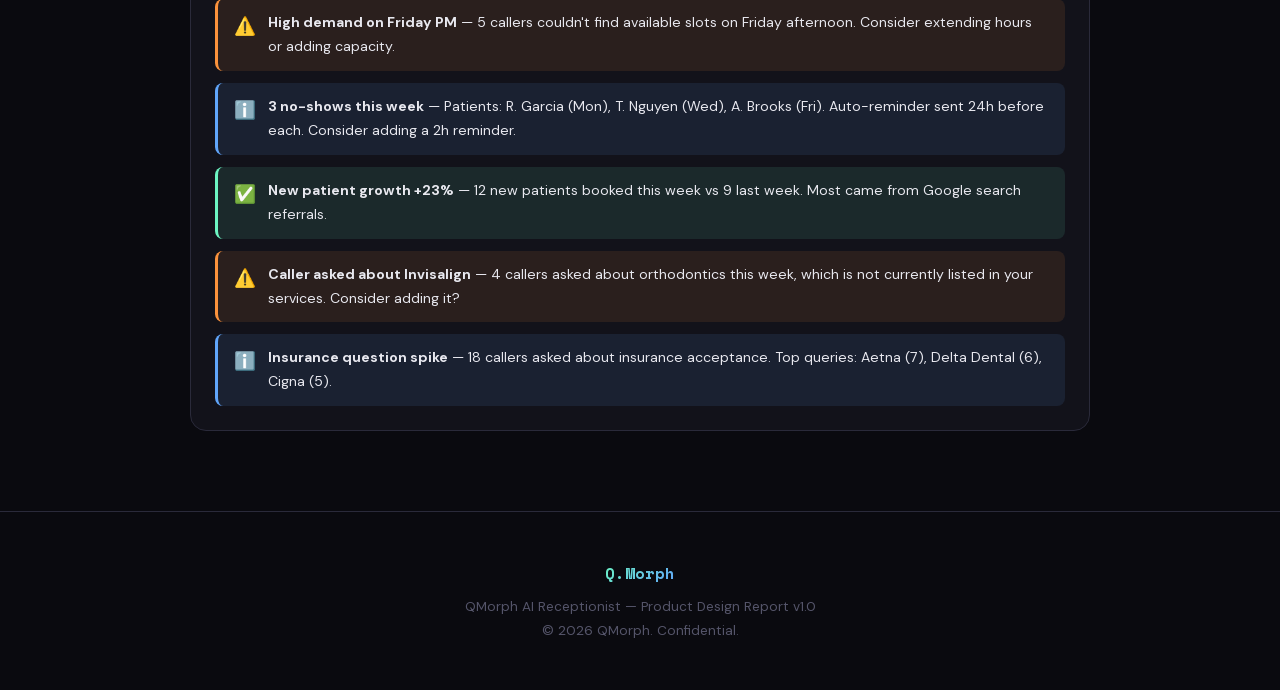
==== commit 64763b00: "OK" ====
--- a/index.html
+++ b/index.html
@@ -19,7 +19,7 @@
     <a href="#step4" data-i18n="nav_serve">服务</a>
     <a href="#step5" data-i18n="nav_cal">日程</a>
     <a href="#step6" data-i18n="nav_report">报告</a>
-    <a href="#tech" class="nav-pill" data-i18n="nav_tech">技术栈</a>
+    <a href="demo.html" class="nav-cta" data-i18n="nav_demo">体验 Demo</a>
     <a href="blogs.html" class="nav-pill" data-i18n="nav_blog">博客</a>
     <button id="lang-toggle" class="lang-btn" onclick="toggleLang()">EN</button>
   </div>
@@ -37,7 +37,7 @@
     <a href="#step4" onclick="closeMenu()" data-i18n="nav_serve">服务</a>
     <a href="#step5" onclick="closeMenu()" data-i18n="nav_cal">日程</a>
     <a href="#step6" onclick="closeMenu()" data-i18n="nav_report">报告</a>
-    <a href="#tech" onclick="closeMenu()" data-i18n="nav_tech">技术栈</a>
+    <a href="demo.html" class="mobile-cta" data-i18n="nav_demo">体验 Demo</a>
     <a href="blogs.html" data-i18n="nav_blog">博客</a>
     <button id="lang-toggle-m" class="lang-btn" onclick="toggleLang()" style="margin-top:0.5rem;">EN</button>
   </div>
@@ -581,42 +581,6 @@
   </div>
 </div>
 
-<!-- TECH STACK -->
-<section id="tech">
-  <div class="section-label">Tech Stack</div>
-  <div class="section-title" data-i18n="tech_title">技术选型</div>
-  <div class="section-desc" data-i18n="tech_desc">基于成熟的云原生架构与 AI 基础设施构建。</div>
-  <div class="tech-grid">
-    <div class="tech-item"><span class="tech-icon">🧠</span>GPT-4o / Claude — LLM</div>
-    <div class="tech-item"><span class="tech-icon">🗣️</span>Deepgram — STT</div>
-    <div class="tech-item"><span class="tech-icon">🔊</span>ElevenLabs — TTS</div>
-    <div class="tech-item"><span class="tech-icon">📞</span>Twilio — PSTN/SIP</div>
-    <div class="tech-item"><span class="tech-icon">⚡</span>LiveKit — WebRTC</div>
-    <div class="tech-item"><span class="tech-icon">📅</span>Google Calendar API</div>
-    <div class="tech-item"><span class="tech-icon">🗄️</span>PostgreSQL + Redis</div>
-    <div class="tech-item"><span class="tech-icon">☁️</span>AWS / Vercel</div>
-    <div class="tech-item"><span class="tech-icon">🐍</span>Python / FastAPI</div>
-    <div class="tech-item"><span class="tech-icon">⚛️</span>Next.js / React</div>
-    <div class="tech-item"><span class="tech-icon">🔐</span><span data-i18n="tech_auth">Auth0 — 身份认证</span></div>
-    <div class="tech-item"><span class="tech-icon">📈</span><span data-i18n="tech_analytics">PostHog — 数据分析</span></div>
-  </div>
-
-  <div class="report-card" style="margin-top:2rem;">
-    <h3 style="font-size:1.1rem;margin-bottom:1.5rem;" data-i18n="api_title">API 接口概览</h3>
-    <table class="spec-table">
-      <thead><tr><th data-i18n="api_endpoint">端点</th><th data-i18n="api_method">方法</th><th data-i18n="api_desc_th">说明</th></tr></thead>
-      <tbody>
-        <tr><td><code>/api/onboard</code></td><td>POST</td><td data-i18n="api_d1">提交 SMB 多轮对话采集数据</td></tr>
-        <tr><td><code>/api/agent/build</code></td><td>POST</td><td data-i18n="api_d2">触发 Voice Agent 自动构建</td></tr>
-        <tr><td><code>/api/agent/:id/publish</code></td><td>PUT</td><td data-i18n="api_d3">发布 Agent 并绑定 PSTN 号码</td></tr>
-        <tr><td><code>/api/calls/webhook</code></td><td>POST</td><td data-i18n="api_d4">Twilio 来电 Webhook</td></tr>
-        <tr><td><code>/api/calendar/:id</code></td><td>GET/PUT</td><td data-i18n="api_d5">日程查询与更新</td></tr>
-        <tr><td><code>/api/reports/:id</code></td><td>GET</td><td data-i18n="api_d6">获取每日/每周报告</td></tr>
-      </tbody>
-    </table>
-  </div>
-</section>
-
 <footer>
   <div style="margin-bottom:0.5rem;">
     <span class="logo" style="font-family:var(--mono);font-weight:700;font-size:1rem;background:var(--gradient-1);-webkit-background-clip:text;-webkit-text-fill-color:transparent;">Q.Morph</span>
--- a/styles.css
+++ b/styles.css
@@ -127,6 +127,22 @@
   transition: color 0.3s;
 }
 nav .nav-links a:hover { color: var(--accent); }
+.nav-cta {
+  background: linear-gradient(135deg, #fb923c, #f472b6) !important;
+  color: #fff !important;
+  padding: 7px 20px;
+  border-radius: 20px;
+  font-weight: 700;
+  font-size: 0.85rem;
+  letter-spacing: 0.3px;
+  border: none;
+  box-shadow: 0 2px 12px rgba(251,146,60,0.3);
+  transition: transform 0.2s, box-shadow 0.2s;
+}
+.nav-cta:hover {
+  transform: translateY(-1px);
+  box-shadow: 0 4px 20px rgba(251,146,60,0.45);
+}
 .nav-pill {
   background: var(--accent-dim);
   color: var(--accent) !important;
@@ -198,6 +214,16 @@
 }
 .mobile-menu a:hover,
 .mobile-menu a:active { background: var(--accent-dim); color: var(--accent); }
+.mobile-menu a.mobile-cta {
+  background: linear-gradient(135deg, #fb923c, #f472b6);
+  color: #fff;
+  text-align: center;
+  font-weight: 700;
+  border-radius: 12px;
+  margin-top: 0.25rem;
+}
+.mobile-menu a.mobile-cta:hover,
+.mobile-menu a.mobile-cta:active { background: linear-gradient(135deg, #f97316, #ec4899); color: #fff; }
 
 /* Hero */
 .hero {
